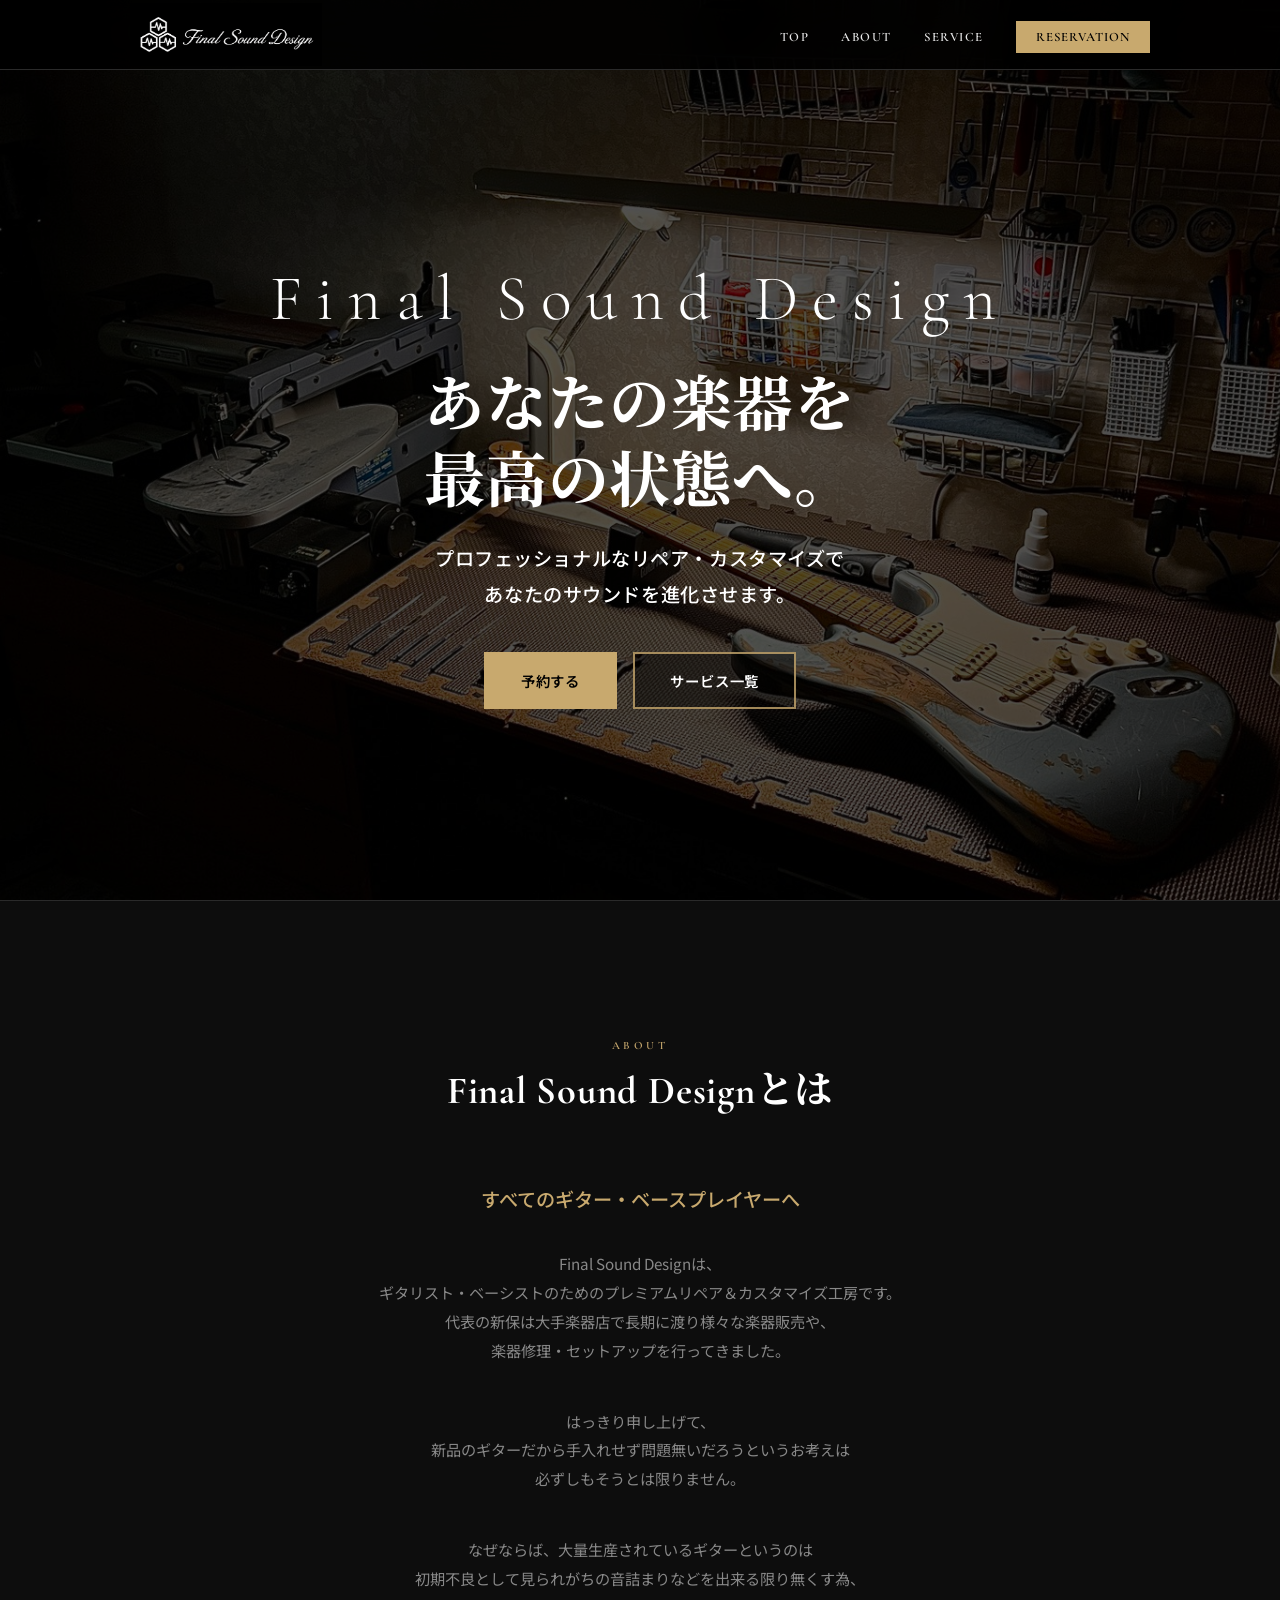
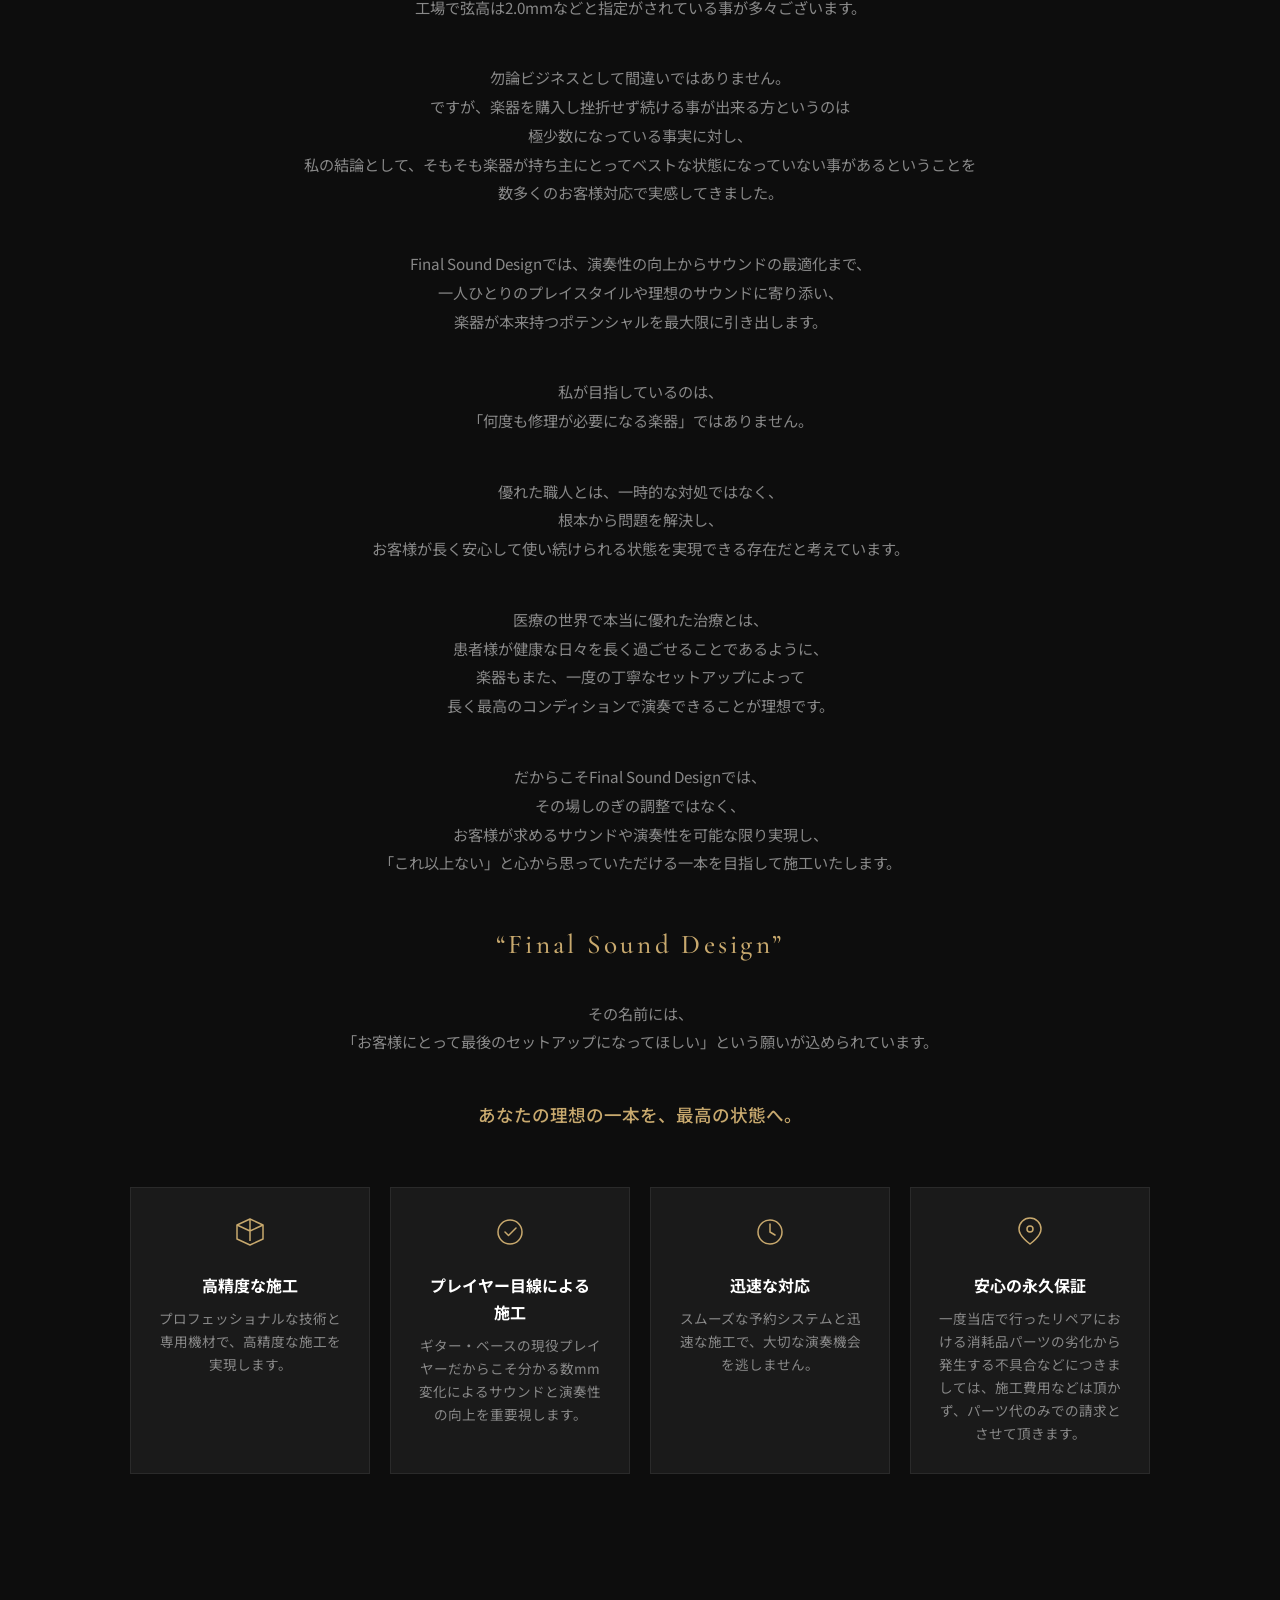
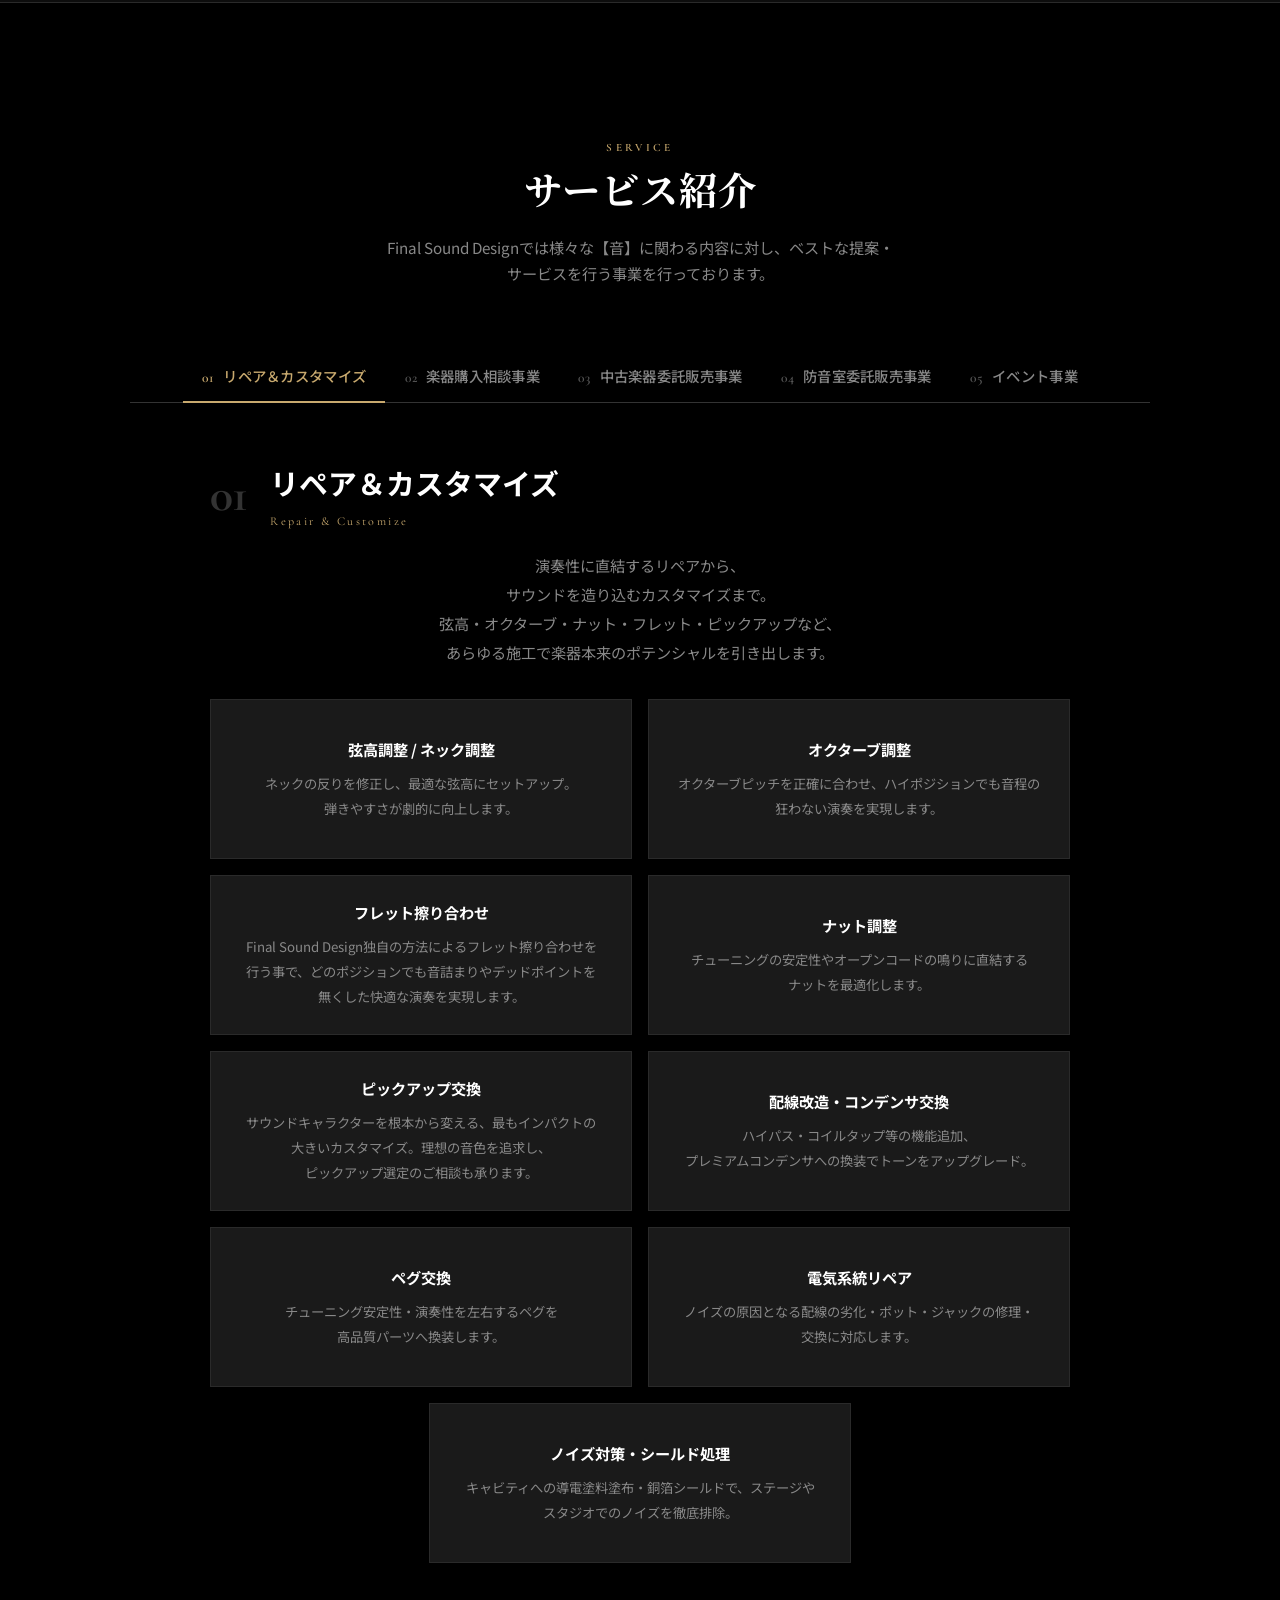
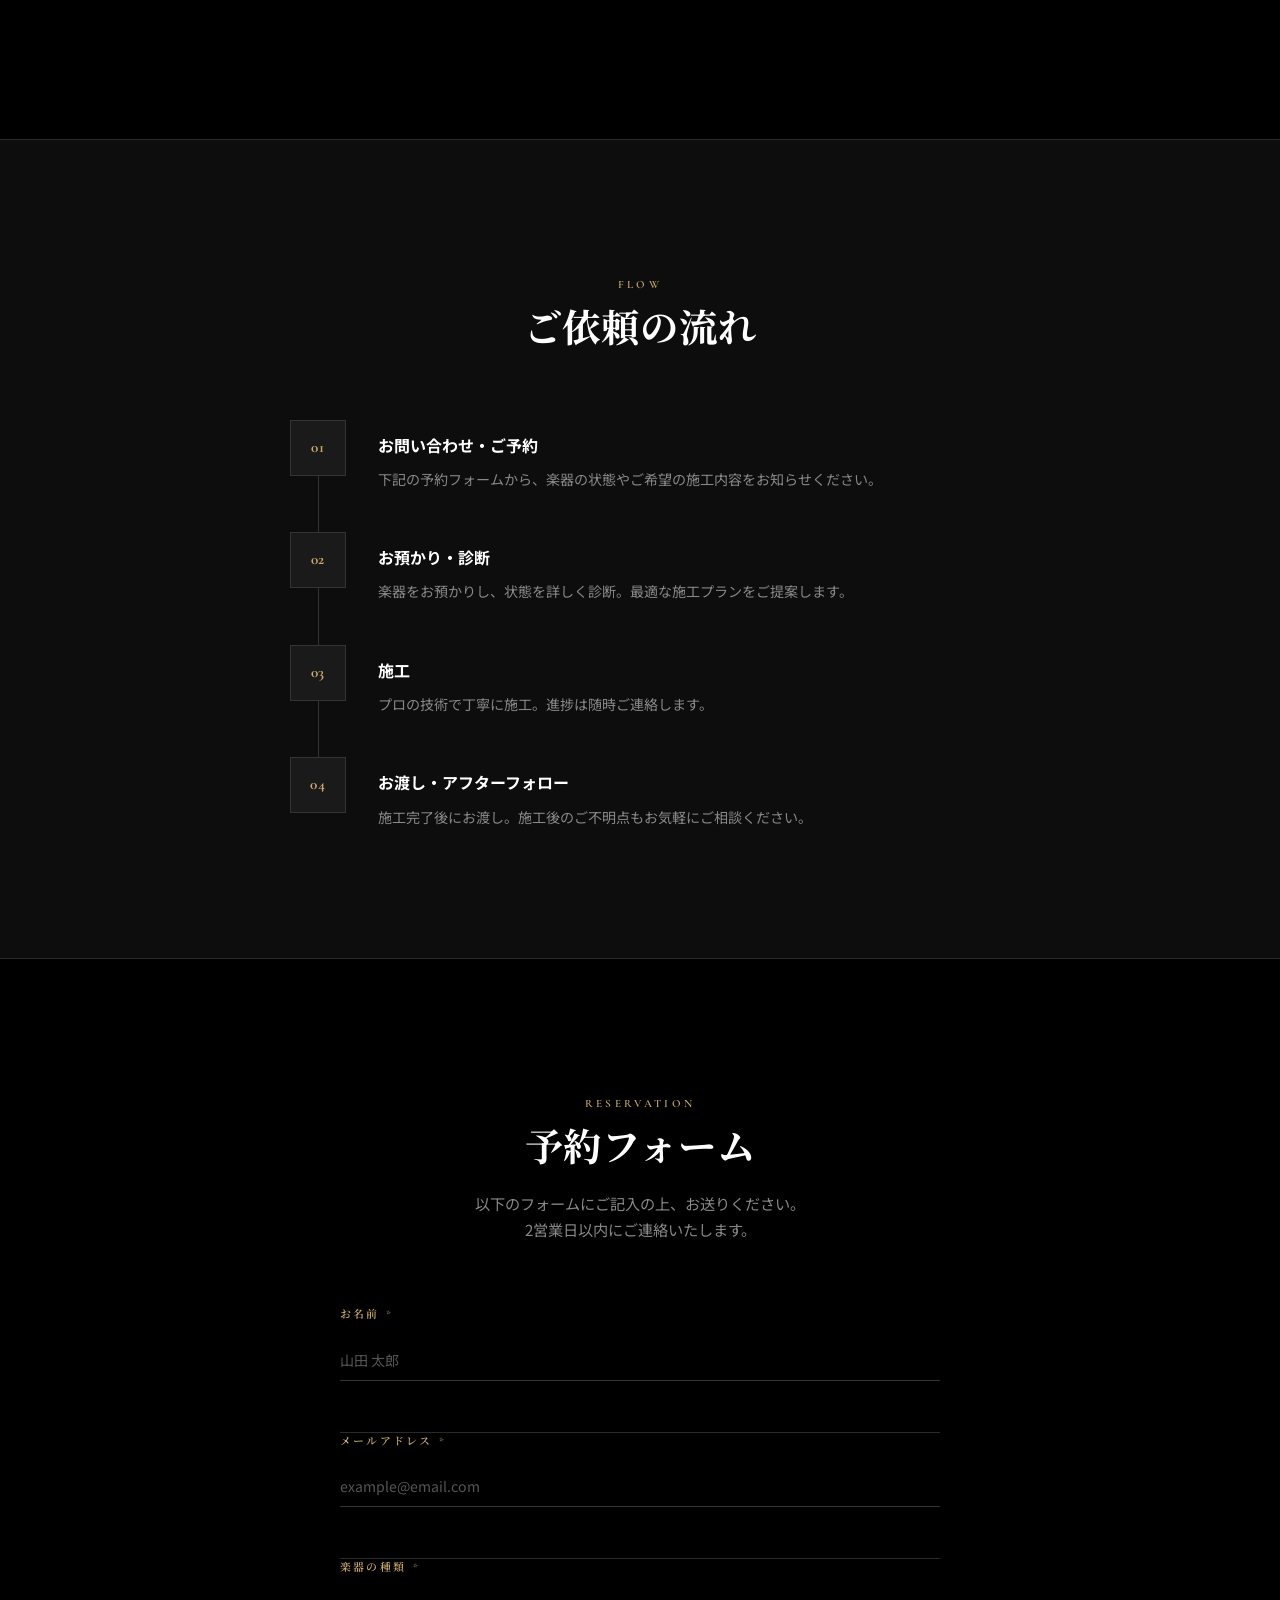
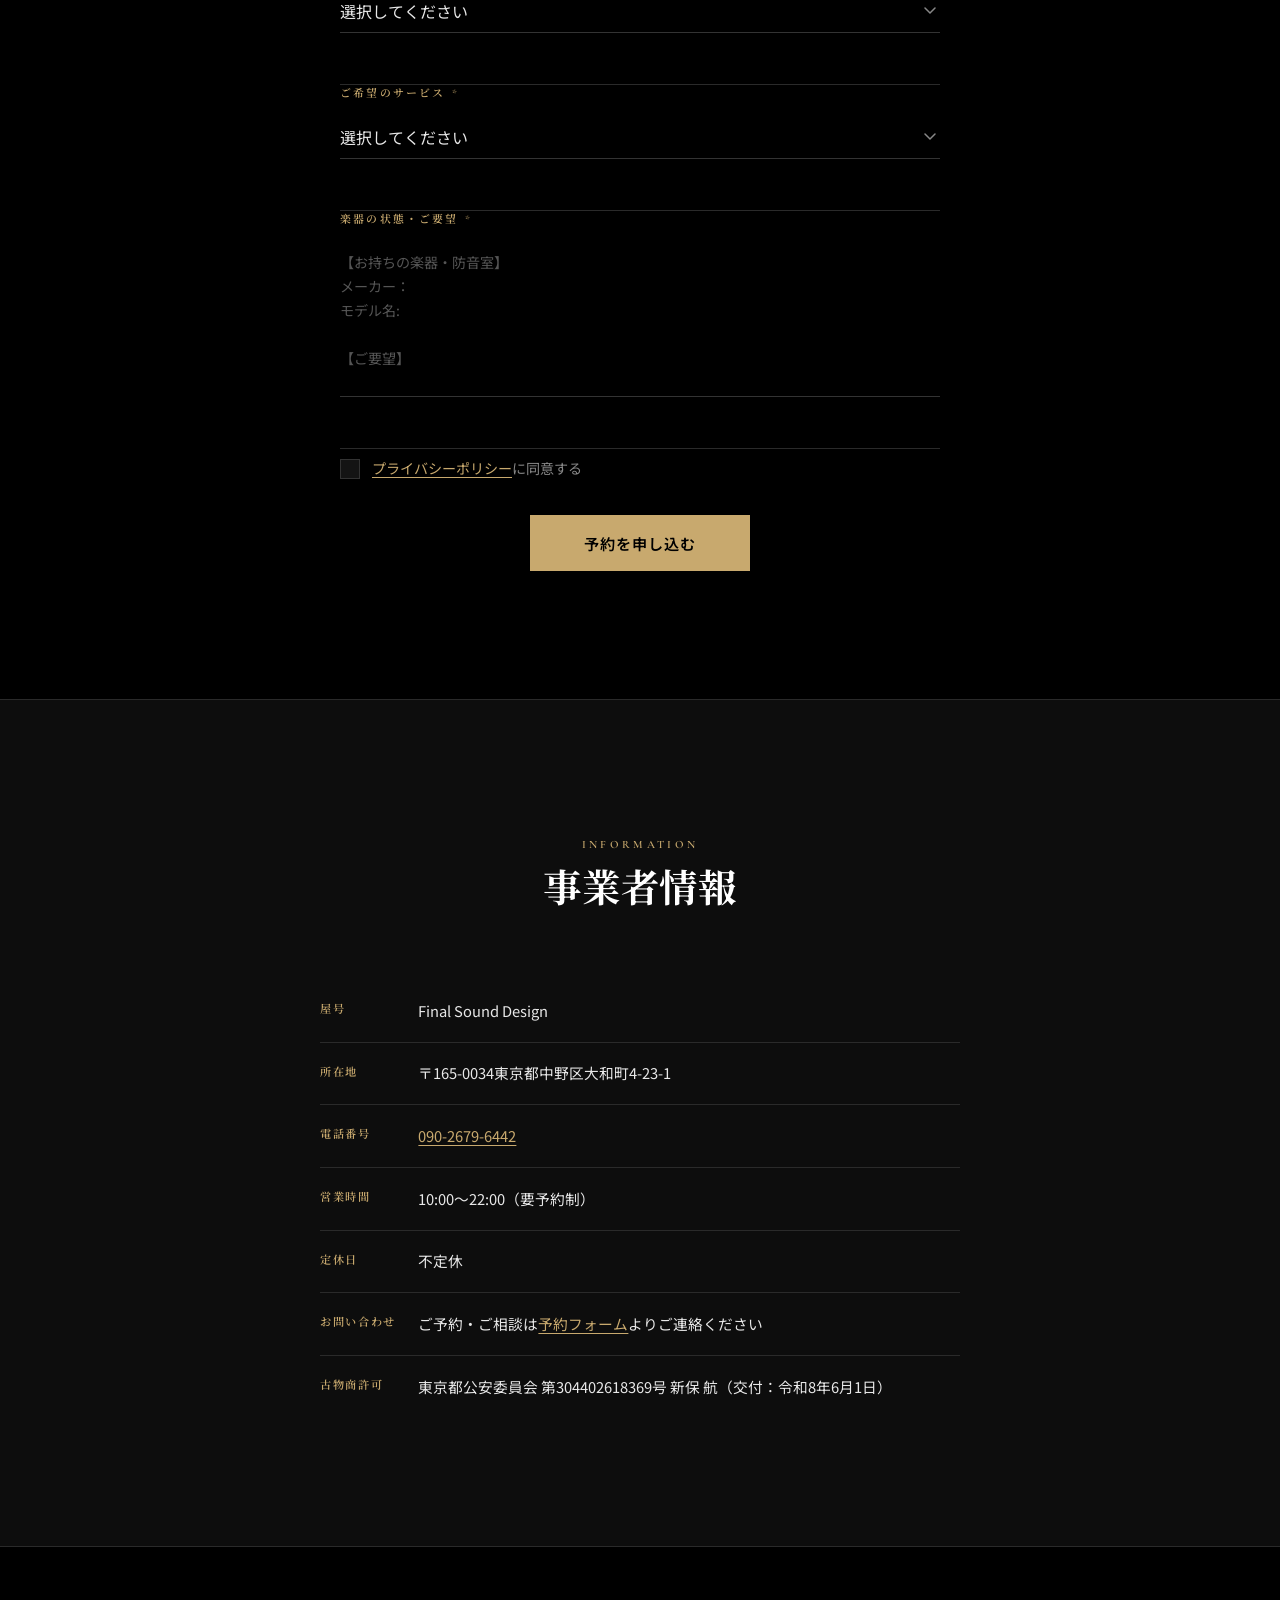
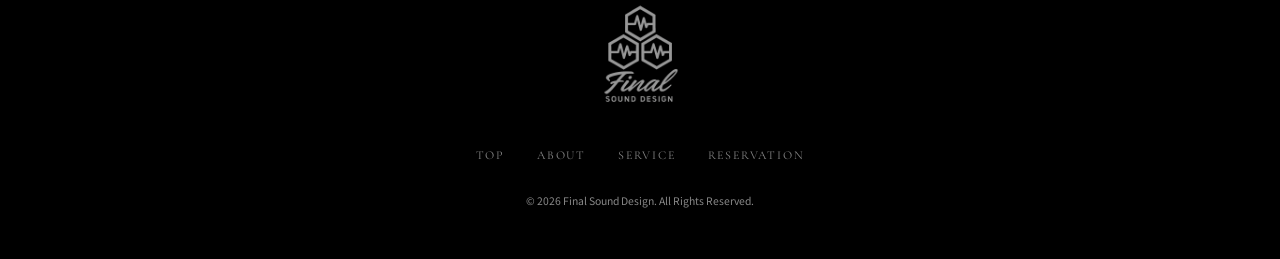
==== index.html @ 2107b341 "ご依頼の流れの本文を細切れ4行→幅いっぱいの2行に（iOS実機WebKitで確認）／タブ帯のtranslateZ除去" ====
<!DOCTYPE html>
<html lang="ja">
<head>
  <meta charset="UTF-8">
  <meta name="viewport" content="width=device-width, initial-scale=1.0">
  <title>Final Sound Design | ギター・ベース リペア＆カスタマイズ</title>
  <meta name="description" content="Final Sound Designは、ギター・ベースプレイヤーのためのプロフェッショナルなリペア・カスタマイズサービスです。あなたの楽器を最高の状態へ。">
  <link rel="canonical" href="https://finalsounddesign.com/">
  <link rel="icon" href="image/ロゴ画像1.png" type="image/png">
  <link rel="apple-touch-icon" href="image/ロゴ画像1.png">

  <!-- OGP -->
  <meta property="og:title" content="Final Sound Design | ギター・ベース リペア＆カスタマイズ">
  <meta property="og:description" content="ギター・ベースプレイヤーのためのプロフェッショナルなリペア・カスタマイズサービス。あなたの楽器を最高の状態へ。">
  <meta property="og:type" content="website">
  <meta property="og:url" content="https://finalsounddesign.com/">
  <meta property="og:image" content="https://finalsounddesign.com/image/ロゴ画像1.png">

  <!-- Twitter Card -->
  <meta name="twitter:card" content="summary_large_image">
  <meta name="twitter:title" content="Final Sound Design | ギター・ベース リペア＆カスタマイズ">
  <meta name="twitter:description" content="ギター・ベースプレイヤーのためのプロフェッショナルなリペア・カスタマイズサービス。">


  <!-- Preload header logo -->
  <link rel="preload" href="image/Web用横長ロゴ.png" as="image">

  <!-- ヒーロー背景の静止画。最初に目に入るLCP要素なので先読みしておく -->
  <link rel="preload" href="image/【最重要】ホーム画像.jpg" as="image" fetchpriority="high">

  <!-- Google Fonts -->
  <link rel="preconnect" href="https://fonts.googleapis.com">
  <link rel="preconnect" href="https://fonts.gstatic.com" crossorigin>
  <link href="https://fonts.googleapis.com/css2?family=Cormorant+Garamond:ital,wght@0,300;0,400;0,500;0,600;0,700;1,300;1,400;1,500&family=Noto+Sans+JP:wght@300;400;500;700&family=Noto+Serif+JP:wght@400;500;700&display=swap" rel="stylesheet">

  <link rel="stylesheet" href="style.css?v=6">
</head>
<body>

  <header class="site-header" role="banner">
    <div class="header-inner container">
      <a href="#top" class="logo-link" aria-label="Final Sound Design トップへ">
        <img src="image/Web用横長ロゴ.png" alt="Final Sound Design" width="192" height="64" class="logo-img">
      </a>
      <button class="nav-toggle" aria-label="メニューを開く" aria-expanded="false" aria-controls="global-nav">
        <span class="hamburger-bar"></span>
        <span class="hamburger-bar"></span>
        <span class="hamburger-bar"></span>
      </button>
      <nav id="global-nav" class="global-nav" aria-label="グローバルナビゲーション">
        <ul class="nav-list">
          <li><a href="#top" class="nav-link">TOP</a></li>
          <li><a href="#about" class="nav-link">ABOUT</a></li>
          <li><a href="#service" class="nav-link">SERVICE</a></li>
          <li><a href="#reserve" class="nav-link nav-link--cta">RESERVATION</a></li>
        </ul>
      </nav>
    </div>
  </header>

  <main id="top">

    <section class="hero" aria-label="ヒーローセクション">
      <div class="hero-bg" aria-hidden="true">

        <!-- 今は静止画（リペア工房の作業台）を背景に敷いている。ページ最上部＝LCP要素なので head で先読み済み -->
        <img
          src="image/【最重要】ホーム画像.jpg"
          alt=""
          class="hero-image"
          fetchpriority="high"
          decoding="async"
        >

        <!-- 動画に戻す場合は下の src に動画パス（mp4推奨・1920×1080以上）を入れるだけ。再生が始まると静止画に重なって動画が前に出る -->
        <video
          id="hero-video"
          class="hero-video"
          src=""
          autoplay
          muted
          loop
          playsinline
          preload="none"
          aria-hidden="true"
        ></video>

        <div class="hero-video-overlay" aria-hidden="true"></div>
        <div class="hero-particle" id="particles-container" aria-hidden="true"></div>
      </div>
      <div class="hero-content container">
        <div class="hero-logo-wrap">
          <p class="hero-brand-name">Final Sound Design</p>
        </div>
        <h1 class="hero-title">あなたの楽器を<br>最高の状態へ。</h1>
        <p class="hero-sub">プロフェッショナルな<br class="mobile-break">リペア・カスタマイズで<br>あなたのサウンドを進化させます。</p>
        <div class="hero-actions">
          <a href="#reserve" class="btn btn-primary">予約する</a>
          <a href="#service" class="btn btn-ghost">サービス一覧</a>
        </div>
      </div>

    </section>

    <section class="about section" id="about" aria-labelledby="about-heading">
      <div class="container">
        <div class="section-header">
          <span class="section-label">ABOUT</span>
          <h2 id="about-heading" class="section-title">Final Sound Designとは</h2>
        </div>
        <div class="about-message">
          <p class="about-lead">すべての<br class="mobile-break">ギター・ベースプレイヤーへ</p>
          <p>Final Sound Designは、<br>ギタリスト・ベーシストのための<br class="mobile-break">プレミアムリペア＆<br class="mobile-break">カスタマイズ工房です。<br>代表の新保は大手楽器店で<br class="mobile-break">長期に渡り様々な楽器販売や、<br>楽器修理・セットアップを<br class="mobile-break">行ってきました。</p>
          <p>はっきり申し上げて、<br>新品のギターだから手入れせず<br class="mobile-break">問題無いだろうというお考えは<br>必ずしもそうとは限りません。</p>
          <p>なぜならば、<br class="mobile-break">大量生産されているギターというのは<br>初期不良として見られがちの<br class="mobile-break">音詰まりなどを出来る限り無くす為、<br>工場で弦高は2.0mmなどと<br class="mobile-break">指定がされている事が多々ございます。</p>
          <p>勿論ビジネスとして<br class="mobile-break">間違いではありません。<br>ですが、楽器を購入し<br class="mobile-break">挫折せず続ける事が出来る方というのは<br>極少数になっている事実に対し、<br>私の結論として、そもそも<br class="mobile-break">楽器が持ち主にとってベストな状態に<br class="mobile-break">なっていない事があるということを<br>数多くのお客様対応で<br class="mobile-break">実感してきました。</p>
          <p>Final Sound Designでは、<br class="mobile-break">演奏性の向上から<br class="mobile-break">サウンドの最適化まで、<br>一人ひとりのプレイスタイルや<br class="mobile-break">理想のサウンドに寄り添い、<br>楽器が本来持つポテンシャルを<br class="mobile-break">最大限に引き出します。</p>
          <p>私が目指しているのは、<br>「何度も修理が必要になる楽器」<br class="mobile-break">ではありません。</p>
          <p>優れた職人とは、<br class="mobile-break">一時的な対処ではなく、<br>根本から問題を解決し、<br>お客様が長く安心して使い続けられる<br class="mobile-break">状態を実現できる存在だと<br class="mobile-break">考えています。</p>
          <p>医療の世界で本当に優れた治療とは、<br>患者様が健康な日々を<br class="mobile-break">長く過ごせることであるように、<br>楽器もまた、<br class="mobile-break">一度の丁寧なセットアップによって<br>長く最高のコンディションで<br class="mobile-break">演奏できることが理想です。</p>
          <p>だからこそFinal Sound Designでは、<br>その場しのぎの調整ではなく、<br>お客様が求めるサウンドや<br class="mobile-break">演奏性を可能な限り実現し、<br>「これ以上ない」と<br class="mobile-break">心から思っていただける<br class="mobile-break">一本を目指して施工いたします。</p>
          <p class="about-signature">&ldquo;Final Sound Design&rdquo;</p>
          <p>その名前には、<br>「お客様にとって<br class="mobile-break">最後のセットアップになってほしい」<br class="mobile-break">という願いが込められています。</p>
          <p class="about-closing">あなたの理想の一本を、<br class="mobile-break">最高の状態へ。</p>
        </div>

        <div class="about-features">
          <div class="feature-card">
            <div class="feature-icon" aria-hidden="true">
              <svg width="32" height="32" viewBox="0 0 32 32" fill="none" aria-hidden="true"><path d="M16 3L3 9v14l13 6 13-6V9L16 3z" stroke="currentColor" stroke-width="1.5" stroke-linejoin="round"/><path d="M16 3v22M3 9l13 6 13-6" stroke="currentColor" stroke-width="1.5" stroke-linejoin="round"/></svg>
            </div>
            <h3 class="feature-title">高精度な施工</h3>
            <p class="feature-desc">プロフェッショナルな技術と<br class="mobile-break">専用機材で、<br class="mobile-break">高精度な施工を実現します。</p>
          </div>
          <div class="feature-card">
            <div class="feature-icon" aria-hidden="true">
              <svg width="32" height="32" viewBox="0 0 32 32" fill="none" aria-hidden="true"><path d="M16 4a12 12 0 100 24 12 12 0 000-24z" stroke="currentColor" stroke-width="1.5"/><path d="M11 16l3.5 3.5L22 12" stroke="currentColor" stroke-width="1.5" stroke-linecap="round" stroke-linejoin="round"/></svg>
            </div>
            <h3 class="feature-title">プレイヤー目線による施工</h3>
            <p class="feature-desc">ギター・ベースの<br class="mobile-break">現役プレイヤーだからこそ分かる<br class="mobile-break">数mm変化によるサウンドと<br class="mobile-break">演奏性の向上を重要視します。</p>
          </div>
          <div class="feature-card">
            <div class="feature-icon" aria-hidden="true">
              <svg width="32" height="32" viewBox="0 0 32 32" fill="none" aria-hidden="true"><circle cx="16" cy="16" r="12" stroke="currentColor" stroke-width="1.5"/><path d="M16 8v8l5 3" stroke="currentColor" stroke-width="1.5" stroke-linecap="round"/></svg>
            </div>
            <h3 class="feature-title">迅速な対応</h3>
            <p class="feature-desc">スムーズな予約システムと<br class="mobile-break">迅速な施工で、<br class="mobile-break">大切な演奏機会を逃しません。</p>
          </div>
          <div class="feature-card">
            <div class="feature-icon" aria-hidden="true">
              <svg width="32" height="32" viewBox="0 0 32 32" fill="none" aria-hidden="true"><path d="M16 28s-11-7.5-11-15a11 11 0 0122 0c0 7.5-11 15-11 15z" stroke="currentColor" stroke-width="1.5"/><circle cx="16" cy="13" r="3" stroke="currentColor" stroke-width="1.5"/></svg>
            </div>
            <h3 class="feature-title">安心の永久保証</h3>
            <p class="feature-desc">一度当店で行ったリペアにおける<br class="mobile-break">消耗品パーツの劣化から発生する<br class="mobile-break">不具合などにつきましては、<br class="mobile-break">施工費用などは頂かず、<br class="mobile-break">パーツ代のみでの請求と<br class="mobile-break">させて頂きます。</p>
          </div>
        </div>
      </div>
    </section>

    <section class="service section" id="service" aria-labelledby="service-heading">
      <div class="container">
        <div class="section-header">
          <span class="section-label">SERVICE</span>
          <h2 id="service-heading" class="section-title">サービス紹介</h2>
          <p class="section-desc">Final Sound Designでは<br class="mobile-break">様々な【音】に関わる内容に対し、<br class="mobile-break">ベストな提案・サービスを<br class="mobile-break">行う事業を行っております。</p>
        </div>

        <div class="service-tabs" role="tablist" aria-label="サービス事業の切り替え">
          <button type="button" class="service-tab" role="tab" id="tab-repair" aria-selected="true" aria-controls="panel-repair">
            <span class="service-tab-num" aria-hidden="true">01</span><span class="service-tab-label">リペア＆カスタマイズ</span>
          </button>
          <button type="button" class="service-tab" role="tab" id="tab-purchase" aria-selected="false" aria-controls="panel-purchase" tabindex="-1">
            <span class="service-tab-num" aria-hidden="true">02</span><span class="service-tab-label">楽器購入相談事業</span>
          </button>
          <button type="button" class="service-tab" role="tab" id="tab-consignment" aria-selected="false" aria-controls="panel-consignment" tabindex="-1">
            <span class="service-tab-num" aria-hidden="true">03</span><span class="service-tab-label">中古楽器委託販売事業</span>
          </button>
          <button type="button" class="service-tab" role="tab" id="tab-soundproof" aria-selected="false" aria-controls="panel-soundproof" tabindex="-1">
            <span class="service-tab-num" aria-hidden="true">04</span><span class="service-tab-label">防音室委託販売事業</span>
          </button>
          <button type="button" class="service-tab" role="tab" id="tab-events" aria-selected="false" aria-controls="panel-events" tabindex="-1">
            <span class="service-tab-num" aria-hidden="true">05</span><span class="service-tab-label">イベント事業</span>
          </button>
        </div>

        <div class="service-panels">

        <div class="service-panel" id="panel-repair" role="tabpanel" aria-labelledby="tab-repair" tabindex="0">
        <div class="service-block" id="repair">
          <div class="service-block-header">
            <span class="service-number" aria-hidden="true">01</span>
            <div>
              <h3 class="service-block-title">リペア＆カスタマイズ</h3>
              <p class="service-block-sub">Repair &amp; Customize</p>
            </div>
          </div>
          <p class="service-block-desc">
            演奏性に直結するリペアから、<br>サウンドを造り込むカスタマイズまで。<br>弦高・オクターブ・ナット・フレット・<br class="mobile-break">ピックアップなど、<br>あらゆる施工で<br class="mobile-break">楽器本来のポテンシャルを<br class="mobile-break">引き出します。
          </p>
          <ul class="service-list" aria-label="リペア＆カスタマイズメニュー">
            <li class="service-item">
              <div class="service-item-inner">
                <h4 class="service-item-name">弦高調整 / ネック調整</h4>
                <p class="service-item-desc">ネックの反りを修正し、<br class="mobile-break">最適な弦高にセットアップ。<br class="mobile-break">弾きやすさが劇的に向上します。</p>
              </div>
            </li>
            <li class="service-item">
              <div class="service-item-inner">
                <h4 class="service-item-name">オクターブ調整</h4>
                <p class="service-item-desc">オクターブピッチを正確に合わせ、<br class="mobile-break">ハイポジションでも<br class="mobile-break">音程の狂わない演奏を実現します。</p>
              </div>
            </li>
            <li class="service-item">
              <div class="service-item-inner">
                <h4 class="service-item-name">フレット擦り合わせ</h4>
                <p class="service-item-desc">Final Sound Design独自の<br class="mobile-break">方法によるフレット擦り合わせを<br class="mobile-break">行う事で、どのポジションでも<br class="mobile-break">音詰まりやデッドポイントを無くした<br class="mobile-break">快適な演奏を実現します。</p>
              </div>
            </li>
            <li class="service-item">
              <div class="service-item-inner">
                <h4 class="service-item-name">ナット調整</h4>
                <p class="service-item-desc">チューニングの安定性や<br class="mobile-break">オープンコードの鳴りに<br class="mobile-break">直結するナットを最適化します。</p>
              </div>
            </li>
            <li class="service-item">
              <div class="service-item-inner">
                <h4 class="service-item-name">ピックアップ交換</h4>
                <p class="service-item-desc">サウンドキャラクターを<br class="mobile-break">根本から変える、<br class="mobile-break">最もインパクトの<br class="mobile-break">大きいカスタマイズ。<br class="mobile-break">理想の音色を追求し、<br class="mobile-break">ピックアップ選定の<br class="mobile-break">ご相談も承ります。</p>
              </div>
            </li>
            <li class="service-item">
              <div class="service-item-inner">
                <h4 class="service-item-name">配線改造・コンデンサ交換</h4>
                <p class="service-item-desc">ハイパス・コイルタップ等の<br class="mobile-break">機能追加、<br class="mobile-break">プレミアムコンデンサへの換装で<br class="mobile-break">トーンをアップグレード。</p>
              </div>
            </li>
            <li class="service-item">
              <div class="service-item-inner">
                <h4 class="service-item-name">ペグ交換</h4>
                <p class="service-item-desc">チューニング安定性・演奏性を<br class="mobile-break">左右するペグを<br class="mobile-break">高品質パーツへ換装します。</p>
              </div>
            </li>
            <li class="service-item">
              <div class="service-item-inner">
                <h4 class="service-item-name">電気系統リペア</h4>
                <p class="service-item-desc">ノイズの原因となる配線の劣化・<br class="mobile-break">ポット・ジャックの<br class="mobile-break">修理・交換に対応します。</p>
              </div>
            </li>
            <li class="service-item">
              <div class="service-item-inner">
                <h4 class="service-item-name">ノイズ対策・シールド処理</h4>
                <p class="service-item-desc">キャビティへの導電塗料塗布・<br class="mobile-break">銅箔シールドで、<br class="mobile-break">ステージやスタジオでの<br class="mobile-break">ノイズを徹底排除。</p>
              </div>
            </li>
          </ul>
        </div>

        </div>

        <div class="service-panel" id="panel-purchase" role="tabpanel" aria-labelledby="tab-purchase" tabindex="0" hidden>
        <div class="service-block" id="purchase-consulting">
          <div class="service-block-header">
            <span class="service-number" aria-hidden="true">02</span>
            <div>
              <h3 class="service-block-title">楽器購入相談事業</h3>
              <p class="service-block-sub">Instrument Purchase Consulting</p>
            </div>
          </div>
          <div class="service-block-body">
            <p>様々な分野における販売店において、<br>お店側は利益率の高い商品を<br class="mobile-break">何よりも優先してご案内するという<br class="mobile-break">現実がございます。<br>しかしFinal Sound Designでは、<br class="mobile-break">長期でトップセールスマンであり<br>個々のお客様の理想のトーンに対する<br class="mobile-break">理解に定評のあった自分が、<br>本音でお客様にあった楽器を<br class="mobile-break">案内させて頂きます。</p>
            <p>現代における楽器の値上げ率が<br class="mobile-break">正直異常であると思われている<br class="mobile-break">消費者の方が、<br>近年たくさんいらっしゃいます。<br>楽器購入における予算は抑えたい、<br>かといって中古楽器の購入は<br class="mobile-break">怖い方も多々おられるでしょう。</p>
            <p>そんな方に向けて<br class="mobile-break">Final Sound Designでは、<br>楽器購入までのサポートと<br class="mobile-break">購入楽器の基本調整<br class="mobile-break">無償サービスを行います。</p>
            <p>中古商品とは、物さえ適切に選べれば<br>自分に合った物を割安で手にすることが<br class="mobile-break">出来る優れた選択肢であり、<br>ご相談から調整までを請け負うことで、<br>しっかりご不安を解消しつつお客様が<br class="mobile-break">最良の楽器を割安で手に入れられる<br class="mobile-break">お手伝いをいたします。</p>
          </div>
        </div>

        </div>

        <div class="service-panel" id="panel-consignment" role="tabpanel" aria-labelledby="tab-consignment" tabindex="0" hidden>
        <div class="service-block" id="consignment">
          <div class="service-block-header">
            <span class="service-number" aria-hidden="true">03</span>
            <div>
              <h3 class="service-block-title">中古楽器委託販売事業</h3>
              <p class="service-block-sub">Used Instrument Consignment</p>
            </div>
          </div>
          <div class="service-block-body">
            <p>Final Sound Designは<br class="mobile-break">古物商販売の許可を得ております。<br>（登録番号：東京都公安委員会 <br class="mobile-break">第304402618369号）</p>
            <p>お持ちの楽器を売りたい…<br>でも売った後にクレームなどが出たら<br class="mobile-break">どうしよう…<br>自分ではやり取りなどが面倒….<br>でも少しでも高く売りたい…</p>
            <p>トップセールスマンでもあった<br class="mobile-break">私だからこそ<br>高く売る方法を熟知しております。</p>
            <p>仮に現状不良などがあったとしても、<br>実売時に当店が修理を施すことが<br class="mobile-break">可能です。</p>
            <p>お客様の楽器を預かり、<br>代理販売をさせて頂くサービスです。<br>是非ご活用くださいませ。</p>
          </div>
          <div class="license-box">
            <span class="license-label">許可情報</span>
            <span class="license-value">登録者：新保 航／交付：令和8年6月1日</span>
          </div>
        </div>

        </div>

        <div class="service-panel" id="panel-soundproof" role="tabpanel" aria-labelledby="tab-soundproof" tabindex="0" hidden>
        <div class="service-block" id="soundproof">
          <div class="service-block-header">
            <span class="service-number" aria-hidden="true">04</span>
            <div>
              <h3 class="service-block-title">防音室委託販売事業</h3>
              <p class="service-block-sub">Soundproof Room Consignment</p>
            </div>
          </div>
          <div class="service-block-body">
            <p>代表は大手楽器店勤務時代に<br>防音室販売を多々経験しております。</p>
            <p>防音室の購入は生活空間を<br class="mobile-break">購入する事でもあり<br>大変高価なお買い物に<br class="mobile-break">なるかと思われます。</p>
            <p>購入したものの引っ越し先では<br class="mobile-break">置くことが<br class="mobile-break">出来なくなってしまった…<br>売りに出そうとしたら想像以上に<br class="mobile-break">安い価格帯だった…</p>
            <p>そんなご不安を解消し、<br>所有者様は少しでも高く売りたい。<br>購入者様は少しでも安く購入したい。<br>そんな希望を実現させて頂きます。</p>
          </div>
        </div>

        </div>

        <div class="service-panel" id="panel-events" role="tabpanel" aria-labelledby="tab-events" tabindex="0" hidden>
        <div class="service-block" id="events">
          <div class="service-block-header">
            <span class="service-number" aria-hidden="true">05</span>
            <div>
              <h3 class="service-block-title">イベント事業</h3>
              <p class="service-block-sub">Events</p>
            </div>
          </div>
          <div class="service-block-body">
            <p>エレキギター・エレキベースにおける<br>音作りの方法を教えるイベントなどを<br class="mobile-break">開催しております。</p>
            <p>このような音が作りたい等、<br>事前に提示して頂ければ理想の<br class="mobile-break">エフェクター購入などがスムーズです。</p>
            <p>目の前で実演させて頂くことで<br>納得感を得られるのがオフラインの<br class="mobile-break">何よりの長所だと考えており、<br>Final Sound Designでは<br class="mobile-break">このような試みも積極的に<br class="mobile-break">行っております。</p>
            <p>ぜひ生の現場で、<br>失敗の無いお買い物を<br class="mobile-break">ご提案させてください。</p>
          </div>
          <div class="event-box">
            <h4 class="event-box-title">プロアーティスト<br class="mobile-break">共同ファン交流<br class="mobile-break">イベント企画</h4>
            <p class="event-box-desc">プロアーティストを招いての様々なイベントを行います。</p>
            <div class="event-schedule">
              <span class="event-schedule-label">イベント予定</span>
              <p class="event-schedule-name">GALNERYUS 楽曲演奏　<br class="mobile-break">審査イベント</p>
              <p class="event-schedule-title">【Flag of The Rising Stars Pt.2】</p>
            </div>
          </div>
        </div>
        </div>

        </div><!-- /.service-panels -->
      </div>
    </section>

    <section class="flow section" aria-labelledby="flow-heading">
      <div class="container">
        <div class="section-header">
          <span class="section-label">FLOW</span>
          <h2 id="flow-heading" class="section-title">ご依頼の流れ</h2>
        </div>
        <ol class="flow-list" aria-label="依頼ステップ">
          <li class="flow-item">
            <div class="flow-step" aria-hidden="true">01</div>
            <div class="flow-content">
              <h3 class="flow-title">お問い合わせ・ご予約</h3>
              <p class="flow-desc">下記の予約フォームから、楽器の状態や<br class="mobile-break">ご希望の施工内容をお知らせください。</p>
            </div>
          </li>
          <li class="flow-item">
            <div class="flow-step" aria-hidden="true">02</div>
            <div class="flow-content">
              <h3 class="flow-title">お預かり・診断</h3>
              <p class="flow-desc">楽器をお預かりし、状態を詳しく診断。<br class="mobile-break">最適な施工プランをご提案します。</p>
            </div>
          </li>
          <li class="flow-item">
            <div class="flow-step" aria-hidden="true">03</div>
            <div class="flow-content">
              <h3 class="flow-title">施工</h3>
              <p class="flow-desc">プロの技術で丁寧に施工。<br class="mobile-break">進捗は随時ご連絡します。</p>
            </div>
          </li>
          <li class="flow-item">
            <div class="flow-step" aria-hidden="true">04</div>
            <div class="flow-content">
              <h3 class="flow-title">お渡し・アフターフォロー</h3>
              <p class="flow-desc">施工完了後にお渡し。施工後のご不明点も<br class="mobile-break">お気軽にご相談ください。</p>
            </div>
          </li>
        </ol>
      </div>
    </section>

    <section class="reserve section" id="reserve" aria-labelledby="reserve-heading">
      <div class="container">
        <div class="section-header">
          <span class="section-label">RESERVATION</span>
          <h2 id="reserve-heading" class="section-title">予約フォーム</h2>
          <p class="section-desc">以下のフォームにご記入の上、<br class="mobile-break">お送りください。<br class="mobile-break">2営業日以内にご連絡いたします。</p>
        </div>

        <form class="reserve-form" id="reserve-form" novalidate aria-label="予約フォーム">
          <div id="form-status" class="form-status" role="alert" aria-live="polite" aria-atomic="true"></div>

          <div class="form-group">
            <label for="name" class="form-label">お名前 <span class="required" aria-label="必須">*</span></label>
            <input
              type="text"
              id="name"
              name="name"
              class="form-input"
              placeholder="山田 太郎"
              autocomplete="name"
              required
              aria-required="true"
              aria-describedby="name-error"
            >
            <span id="name-error" class="form-error" role="alert" aria-live="polite"></span>
          </div>

          <div class="form-group">
            <label for="email" class="form-label">メールアドレス <span class="required" aria-label="必須">*</span></label>
            <input
              type="email"
              id="email"
              name="email"
              class="form-input"
              placeholder="example@email.com"
              autocomplete="email"
              required
              aria-required="true"
              aria-describedby="email-error"
            >
            <span id="email-error" class="form-error" role="alert" aria-live="polite"></span>
          </div>

          <div class="form-group">
            <label for="instrument" class="form-label">楽器の種類 <span class="required" aria-label="必須">*</span></label>
            <select
              id="instrument"
              name="instrument"
              class="form-input form-select"
              required
              aria-required="true"
              aria-describedby="instrument-error"
            >
              <option value="">選択してください</option>
              <option value="electric-guitar">エレキギター</option>
              <option value="acoustic-guitar">アコースティックギター</option>
              <option value="electric-bass">エレキベース</option>
              <option value="other">その他</option>
            </select>
            <span id="instrument-error" class="form-error" role="alert" aria-live="polite"></span>
          </div>

          <div class="form-group">
            <label for="service-type" class="form-label">ご希望のサービス <span class="required" aria-label="必須">*</span></label>
            <select
              id="service-type"
              name="service-type"
              class="form-input form-select"
              required
              aria-required="true"
              aria-describedby="service-type-error"
            >
              <option value="">選択してください</option>
              <option value="repair">リペア＆カスタマイズ</option>
              <option value="purchase">楽器購入相談</option>
              <option value="consignment">中古楽器委託販売</option>
              <option value="soundproof">防音室委託販売</option>
              <option value="events">イベント関連</option>
              <option value="other">その他・ご相談のみ</option>
            </select>
            <span id="service-type-error" class="form-error" role="alert" aria-live="polite"></span>
          </div>

          <div class="form-group">
            <label for="message" class="form-label">楽器の状態・ご要望 <span class="required" aria-label="必須">*</span></label>
            <textarea
              id="message"
              name="message"
              class="form-input form-textarea"
              placeholder="【お持ちの楽器・防音室】&#10;メーカー：&#10;モデル名:&#10;&#10;【ご要望】"
              rows="5"
              required
              aria-required="true"
              aria-describedby="message-error"
            ></textarea>
            <span id="message-error" class="form-error" role="alert" aria-live="polite"></span>
          </div>

          <div class="form-group form-group--checkbox">
            <label class="checkbox-label">
              <input type="checkbox" id="privacy" name="privacy" class="checkbox-input" required aria-required="true" aria-describedby="privacy-error">
              <span class="checkbox-custom" aria-hidden="true"></span>
              <span class="checkbox-text">
                <a href="privacy.html" class="form-link" target="_blank" rel="noopener noreferrer">プライバシーポリシー</a>に同意する
              </span>
            </label>
            <span id="privacy-error" class="form-error" role="alert" aria-live="polite"></span>
          </div>

          <div class="form-submit">
            <button type="submit" class="btn btn-primary btn-submit" id="submit-btn">
              <span class="btn-text">予約を申し込む</span>
              <span class="btn-loading" aria-hidden="true" hidden>送信中...</span>
            </button>
          </div>
        </form>
      </div>
    </section>

    <section class="business-info section" id="business-info" aria-labelledby="business-info-heading">
      <div class="container">
        <div class="section-header">
          <span class="section-label">INFORMATION</span>
          <h2 id="business-info-heading" class="section-title">事業者情報</h2>
        </div>
        <dl class="info-list">
          <div class="info-row">
            <dt class="info-term">屋号</dt>
            <dd class="info-desc">Final Sound Design</dd>
          </div>
          <div class="info-row">
            <dt class="info-term">所在地</dt>
            <dd class="info-desc">〒165-0034<br class="mobile-break">東京都中野区大和町4-23-1</dd>
          </div>
          <div class="info-row">
            <dt class="info-term">電話番号</dt>
            <dd class="info-desc"><a href="tel:09026796442" class="info-link">090-2679-6442</a></dd>
          </div>
          <div class="info-row">
            <dt class="info-term">営業時間</dt>
            <dd class="info-desc">10:00〜22:00（要予約制）</dd>
          </div>
          <div class="info-row">
            <dt class="info-term">定休日</dt>
            <dd class="info-desc">不定休</dd>
          </div>
          <div class="info-row">
            <dt class="info-term">お問い合わせ</dt>
            <dd class="info-desc">ご予約・ご相談は<a href="#reserve" class="info-link">予約フォーム</a>よりご連絡ください</dd>
          </div>
          <div class="info-row">
            <dt class="info-term">古物商許可</dt>
            <dd class="info-desc">東京都公安委員会 第304402618369号 新保 航（交付：令和8年6月1日）</dd>
          </div>
        </dl>
      </div>
    </section>

  </main>

  <footer class="site-footer" role="contentinfo">
    <div class="footer-inner container">
      <div class="footer-logo">
        <img src="image/ロゴ画像1.png" alt="Final Sound Design" width="120" height="42" loading="lazy" decoding="async">
      </div>
      <nav class="footer-nav" aria-label="フッターナビゲーション">
        <ul class="footer-nav-list">
          <li><a href="#top" class="footer-nav-link">TOP</a></li>
          <li><a href="#about" class="footer-nav-link">ABOUT</a></li>
          <li><a href="#service" class="footer-nav-link">SERVICE</a></li>
          <li><a href="#reserve" class="footer-nav-link">RESERVATION</a></li>
        </ul>
      </nav>
      <p class="footer-copy">
        <small>&copy; <span id="copyright-year"></span> Final Sound Design. All Rights Reserved.</small>
      </p>
    </div>
  </footer>

  <script src="script.js?v=6"></script>
</body>
</html>
---- style.css ----
/* Custom properties */
:root {
  /* --color-bg はロゴ画像（image/ロゴ画像1.png）の背景の黒 #000000 に合わせている。
     ロゴが載るヘッダー・フッターで浮かないようにするため純黒に統一。 */
  --color-bg:          #000000;
  --color-bg-2:        #0d0d0d;
  --color-bg-3:        #141414;
  --color-surface:     #1a1a1a;
  --color-surface-2:   #222222;
  --color-border:      #2a2a2a;
  --color-border-2:    #333333;

  --color-text:        #e8e8e8;
  --color-text-muted:  #888888;
  --color-text-faint:  #555555;

  --color-accent:      #c8a96e;
  --color-accent-dark: #a8893e;
  --color-accent-glow: rgba(200, 169, 110, 0.15);

  --color-white:       #ffffff;
  --color-error:       #e05555;
  --color-success:     #55c899;

  --font-body:      'Noto Sans JP', sans-serif;
  --font-display:   'Cormorant Garamond', 'Noto Serif JP', serif;

  --transition: 0.3s cubic-bezier(0.4, 0, 0.2, 1);
  --transition-slow: 0.6s cubic-bezier(0.4, 0, 0.2, 1);

  --container-max: 1100px;
  --container-pad: 1.25rem;
  --header-h: 70px;
}

/* Reset & base */
*,
*::before,
*::after {
  box-sizing: border-box;
  margin: 0;
  padding: 0;
}

html {
  scroll-behavior: smooth;
  font-size: 16px;
  /* iOS WebKitは狭い段落を「読みやすいサイズ」に自動拡大することがあり、
     指定したフォントサイズを無視して文字が膨らみ、単語の途中で折り返る原因になる。
     文字サイズは常にCSS指定どおりに固定する */
  -webkit-text-size-adjust: 100%;
  text-size-adjust: 100%;
}

body {
  font-family: var(--font-body);
  background-color: var(--color-bg);
  color: var(--color-text);
  line-height: 1.7;
  overflow-x: hidden;
  -webkit-font-smoothing: antialiased;
  -moz-osx-font-smoothing: grayscale;
}

img {
  max-width: 100%;
  height: auto;
  display: block;
}

a {
  color: inherit;
  text-decoration: none;
}

ul, ol {
  list-style: none;
}

button {
  font-family: inherit;
  cursor: pointer;
  border: none;
  background: none;
}

/* Focus */
:focus-visible {
  outline: 2px solid var(--color-accent);
  outline-offset: 3px;
}

/* Reduced motion */
@media (prefers-reduced-motion: reduce) {
  *,
  *::before,
  *::after {
    animation-duration: 0.01ms !important;
    animation-iteration-count: 1 !important;
    transition-duration: 0.01ms !important;
    transition-delay: 0s !important;
    scroll-behavior: auto !important;
  }
}

/* Container */
.container {
  width: 100%;
  max-width: var(--container-max);
  margin-inline: auto;
  padding-inline: var(--container-pad);
}

/* Sections */
.section {
  padding-block: 6rem;
}

.section-header {
  text-align: center;
  margin-bottom: 4rem;
}

.section-label {
  display: inline-block;
  font-family: var(--font-display);
  font-size: 0.7rem;
  font-weight: 600;
  letter-spacing: 0.3em;
  color: var(--color-accent);
  margin-bottom: 0.75rem;
}

.section-title {
  font-family: var(--font-display);
  font-size: clamp(1.6rem, 4vw, 2.4rem);
  font-weight: 700;
  letter-spacing: 0.02em;
  line-height: 1.3;
  color: var(--color-white);
}

.section-desc {
  margin-top: 1rem;
  color: var(--color-text-muted);
  font-size: 0.95rem;
  max-width: 560px;
  margin-inline: auto;
  /* 末尾に「す。」だけ残るのを防ぐ。行長を揃える balance だと語の途中で割れるので pretty で */
  text-wrap: pretty;
  word-break: auto-phrase;
}

/* Buttons */
.btn {
  display: inline-flex;
  align-items: center;
  justify-content: center;
  gap: 0.5rem;
  padding: 0.95rem 2.25rem;
  font-size: 0.9rem;
  font-weight: 600;
  letter-spacing: 0.06em;
  border: 1px solid transparent;
  transition: background-color var(--transition), color var(--transition),
              border-color var(--transition), transform var(--transition);
  white-space: nowrap;
}

.btn:hover {
  transform: translateY(-2px);
}

.btn:active {
  transform: translateY(0);
}

.btn-primary {
  background: var(--color-accent);
  border-color: var(--color-accent);
  color: #000;
}

.btn-primary:hover {
  background: #d8bd86;
  border-color: #d8bd86;
}

.btn-primary:focus-visible {
  outline-color: var(--color-accent);
}

.btn-ghost {
  /* 写真の上だと灰色の細枠が完全に埋もれるので、枠をゴールドの2pxにして中も薄く暗く敷く。
     枠が1px太る分パディングを削って、隣の「予約する」と高さを揃える */
  background: rgba(0,0,0,0.45);
  color: var(--color-white);
  border: 2px solid rgba(200,169,110,0.8);
  padding: calc(0.95rem - 1px) calc(2.25rem - 1px);
}

.btn-ghost:hover {
  background: rgba(0,0,0,0.6);
  border-color: var(--color-accent);
  color: var(--color-accent);
}

/* Header */
.site-header {
  position: fixed;
  top: 0;
  inset-inline: 0;
  height: var(--header-h);
  z-index: 100;
  background: rgba(0,0,0,0.85);
  backdrop-filter: blur(16px);
  -webkit-backdrop-filter: blur(16px);
  border-bottom: 1px solid var(--color-border);
  transition: background var(--transition), border-color var(--transition);
}

.site-header.scrolled {
  background: rgba(0,0,0,0.97);
  border-bottom-color: var(--color-accent-dark);
}

.header-inner {
  height: 100%;
  display: flex;
  align-items: center;
  justify-content: space-between;
}

.logo-link {
  display: flex;
  align-items: center;
  transition: opacity var(--transition);
}

.logo-link:hover {
  opacity: 0.8;
}

.logo-img {
  /* 横長ロゴ（約3:1）。ヘッダー高70pxに対し高さで決めて比率維持 */
  height: 64px;
  width: auto;
  object-fit: contain;
}

/* Nav */
.global-nav {
  display: none;
}

.nav-list {
  display: flex;
  align-items: center;
  gap: 2rem;
}

.nav-link {
  font-family: var(--font-display);
  font-size: 0.8rem;
  font-weight: 600;
  letter-spacing: 0.12em;
  /* 無選択でも埋もれないよう本文と同じ明るい白に。ホバー時は純白へ上げて差を出す */
  color: var(--color-text);
  transition: color var(--transition);
  position: relative;
  padding-bottom: 4px;
}

.nav-link::after {
  content: '';
  position: absolute;
  bottom: 0;
  left: 0;
  width: 0;
  height: 1px;
  background: var(--color-accent);
  transition: width var(--transition);
}

.nav-link:hover,
.nav-link:focus-visible {
  color: var(--color-white);
}

.nav-link:hover::after {
  width: 100%;
}

.nav-link--cta {
  background: var(--color-accent);
  color: #000 !important;
  padding: 0.5rem 1.25rem;
  letter-spacing: 0.08em;
}

.nav-link--cta::after {
  display: none;
}

.nav-link--cta:hover {
  opacity: 0.88;
  transform: translateY(-1px);
}

/* Hamburger */
.nav-toggle {
  display: flex;
  flex-direction: column;
  gap: 5px;
  padding: 6px;
  transition: opacity var(--transition);
}

.nav-toggle:hover {
  opacity: 0.7;
}

.hamburger-bar {
  display: block;
  width: 24px;
  height: 2px;
  background: var(--color-text);
  transition: transform var(--transition), opacity var(--transition);
}

.nav-toggle[aria-expanded="true"] .hamburger-bar:nth-child(1) {
  transform: translateY(7px) rotate(45deg);
}

.nav-toggle[aria-expanded="true"] .hamburger-bar:nth-child(2) {
  opacity: 0;
}

.nav-toggle[aria-expanded="true"] .hamburger-bar:nth-child(3) {
  transform: translateY(-7px) rotate(-45deg);
}

/* Mobile nav open */
.global-nav.is-open {
  display: block;
  position: fixed;
  top: var(--header-h);
  inset-inline: 0;
  background: rgba(0,0,0,0.98);
  backdrop-filter: blur(16px);
  -webkit-backdrop-filter: blur(16px);
  border-bottom: 1px solid var(--color-border);
  padding: 1.5rem var(--container-pad) 2rem;
  animation: slideDown 0.25s ease;
}

@keyframes slideDown {
  from { opacity: 0; transform: translateY(-10px); }
  to   { opacity: 1; transform: translateY(0); }
}

.global-nav.is-open .nav-list {
  flex-direction: column;
  align-items: flex-start;
  gap: 0;
}

.global-nav.is-open .nav-link {
  display: block;
  padding-block: 0.9rem;
  font-size: 1rem;
  width: 100%;
  border-bottom: 1px solid var(--color-border);
}

.global-nav.is-open .nav-link--cta {
  margin-top: 1rem;
  display: inline-flex;
  width: auto;
  border-bottom: none;
}

/* Hero */
.hero {
  position: relative;
  min-height: 100svh;
  min-height: 100vh;
  display: flex;
  align-items: center;
  justify-content: center;
  padding-top: var(--header-h);
  overflow: hidden;
  background: var(--color-bg);
}

.hero-bg {
  position: absolute;
  inset: 0;
  background: var(--color-bg-2);
  pointer-events: none;
}

.hero-image {
  position: absolute;
  inset: 0;
  width: 100%;
  height: 100%;
  object-fit: cover;
  /* モバイル縦長だと中央トリミングでギター本体が切れるので、やや右のボディが残る位置に寄せる */
  object-position: 66% center;
}

.hero-video {
  position: absolute;
  inset: 0;
  width: 100%;
  height: 100%;
  object-fit: cover;
  object-position: center;
  opacity: 0;
  transition: opacity 1s ease;
}

.hero-video.is-playing {
  opacity: 1;
}

.hero-video-overlay {
  position: absolute;
  inset: 0;
  /* 写真の左上（デスクライトの明るい部分）でも白文字が読めるよう、少し濃いめのベタ暗幕をかぶせる */
  background: rgba(0,0,0,0.68);
  pointer-events: none;
}

.hero-video-placeholder {
  position: absolute;
  inset: 0;
  display: flex;
  align-items: center;
  justify-content: center;
  z-index: 1;
  pointer-events: none;
}

.hvp-inner {
  display: flex;
  flex-direction: column;
  align-items: center;
  gap: 0.75rem;
  padding: 2rem 2.5rem;
  border: 1.5px dashed rgba(200,169,110,0.45);
  background: rgba(0,0,0,0.35);
  backdrop-filter: blur(4px);
  -webkit-backdrop-filter: blur(4px);
  text-align: center;
  max-width: 340px;
  animation: hvpPulse 3s ease-in-out infinite;
}

@keyframes hvpPulse {
  0%, 100% { border-color: rgba(200,169,110,0.35); }
  50%       { border-color: rgba(200,169,110,0.7); }
}

.hvp-icon {
  color: var(--color-accent);
  opacity: 0.85;
}

.hvp-title {
  font-family: var(--font-display);
  font-size: 0.85rem;
  font-weight: 700;
  letter-spacing: 0.1em;
  color: var(--color-white);
}


.hero-video-placeholder.is-hidden {
  display: none;
}

.hero-particle {
  position: absolute;
  inset: 0;
}

.hero-content {
  position: relative;
  z-index: 1;
  text-align: center;
  padding-block: 4rem;
}

.hero-logo-wrap {
  margin-bottom: 2rem;
}

.hero-brand-name {
  font-family: 'Cormorant Garamond', serif;
  /* モバイルでも1行に収める（折り返さない）。字間を詰めつつ vw で縮小 */
  font-size: clamp(1.45rem, 6.4vw, 4.2rem);
  font-weight: 300;
  letter-spacing: 0.14em;
  white-space: nowrap;
  color: var(--color-white);
  animation: fadeInDown 1s ease both;
  line-height: 1.2;
}

.hero-title {
  font-family: var(--font-display);
  /* サブコピー。モバイルではやや小さめに */
  font-size: clamp(1.55rem, 5vw, 3.8rem);
  font-weight: 700;
  line-height: 1.25;
  letter-spacing: 0.01em;
  color: var(--color-white);
  margin-bottom: 1.25rem;
  animation: fadeInUp 1s 0.35s ease both;
}

.hero-sub {
  /* 背景写真の明るい部分に重なると溶けるので、白＋やや太字＋サイズ大きめで押し切る。
     グラデーションでの局所減光は使えないので、暗幕(.hero-video-overlay)側も少し濃くしてある */
  font-size: clamp(0.98rem, 2.6vw, 1.2rem);
  font-weight: 500;
  color: var(--color-white);
  letter-spacing: 0.03em;
  line-height: 1.85;
  margin-bottom: 2.5rem;
  animation: fadeInUp 1s 0.5s ease both;
}

.hero-actions {
  display: flex;
  gap: 1rem;
  justify-content: center;
  flex-wrap: wrap;
  animation: fadeInUp 1s 0.65s ease both;
}

@keyframes fadeInDown {
  from { opacity: 0; transform: translateY(-20px); }
  to   { opacity: 1; transform: translateY(0); }
}

@keyframes fadeInUp {
  from { opacity: 0; transform: translateY(20px); }
  to   { opacity: 1; transform: translateY(0); }
}

@keyframes fadeIn {
  from { opacity: 0; }
  to   { opacity: 1; }
}

/* About */
.about {
  background: var(--color-bg-2);
  border-top: 1px solid var(--color-border);
  border-bottom: 1px solid var(--color-border);
}

.about-grid {
  display: grid;
  gap: 3rem;
}

.about-lead {
  font-size: 1.15rem;
  font-weight: 500;
  color: var(--color-accent);
  margin-bottom: 1rem;
}

.about-text p {
  color: var(--color-text-muted);
  font-size: 0.95rem;
  line-height: 2;
  margin-bottom: 1rem;
}

.about-text p:last-child {
  margin-bottom: 0;
}

.about-features {
  display: grid;
  grid-template-columns: repeat(auto-fit, minmax(220px, 1fr));
  gap: 1.25rem;
}

.feature-card {
  background: var(--color-surface);
  border: 1px solid var(--color-border);
  padding: 1.75rem;
  /* 施工項目のカードが中央揃えなので、こちらも揃えて並びの印象を統一する */
  text-align: center;
  transition: border-color var(--transition), background-color var(--transition), transform var(--transition);
}

.feature-card:hover {
  border-color: var(--color-accent);
  background: var(--color-surface-2);
  transform: translateY(-4px);
}

.feature-icon {
  color: var(--color-accent);
  margin-bottom: 1rem;
}

.feature-title {
  font-size: 1rem;
  font-weight: 700;
  color: var(--color-white);
  margin-bottom: 0.5rem;
  /* 見出しの末尾に1文字だけ落ちるのを防ぐ。balance は語を割るので pretty で */
  text-wrap: pretty;
  word-break: auto-phrase;
}

.feature-desc {
  font-size: 0.85rem;
  color: var(--color-text-muted);
  line-height: 1.7;
}

/* Service */
.service {
  background: var(--color-bg);
}

.service-block {
  max-width: 860px;
  margin-inline: auto;
  margin-bottom: 3rem;
}

.service-block-header {
  display: flex;
  align-items: center;
  gap: 1.5rem;
  margin-bottom: 1.25rem;
}

.service-number {
  font-family: var(--font-display);
  font-size: 3rem;
  font-weight: 700;
  color: var(--color-border-2);
  line-height: 1;
  letter-spacing: -0.03em;
  flex-shrink: 0;
}

.service-block-title {
  font-size: clamp(1.3rem, 3vw, 1.8rem);
  font-weight: 700;
  color: var(--color-white);
}

.service-block-sub {
  font-family: var(--font-display);
  font-size: 0.75rem;
  letter-spacing: 0.2em;
  color: var(--color-accent);
  margin-top: 0.2rem;
}

.service-block-desc {
  color: var(--color-text-muted);
  font-size: 0.95rem;
  line-height: 1.9;
  margin-bottom: 2rem;
  max-width: 680px;
  margin-inline: auto;
  text-align: center;
}

.service-list {
  display: grid;
  grid-template-columns: repeat(auto-fit, minmax(280px, 1fr));
  gap: 1rem;
}

.service-item {
  background: var(--color-surface);
  border: 1px solid var(--color-border);
  transition: border-color var(--transition), background-color var(--transition), transform var(--transition);
  overflow: hidden;
  /* 中のinnerを箱いっぱいに引き伸ばして、どの箱も同じ高さに揃える */
  display: flex;
}

.service-item:hover {
  border-color: var(--color-accent);
  background: var(--color-surface-2);
  transform: translateY(-3px);
}

.service-item-inner {
  padding: 1.5rem;
  position: relative;
  /* 列が広い時はどの箱も3行に収まる。フレット擦り合わせが3行になる高さに全箱を揃えて間延びを防ぐ。
     列が細って折り返しが増える帯だけ、下のメディアクエリで足りない分を足す */
  flex: 1;
  min-height: 158px;
  display: flex;
  flex-direction: column;
  justify-content: center;
}

.service-item-inner::before {
  content: '';
  position: absolute;
  top: 0;
  left: 0;
  width: 3px;
  height: 100%;
  background: var(--color-accent);
  opacity: 0;
  transition: opacity var(--transition);
}

.service-item:hover .service-item-inner::before {
  opacity: 1;
}

.service-item-name {
  font-size: 0.95rem;
  font-weight: 700;
  color: var(--color-white);
  margin-bottom: 0.5rem;
  text-align: center;
}

.service-item-desc {
  font-size: 0.83rem;
  color: var(--color-text-muted);
  line-height: 1.9;
  text-align: center;
  /* PC・Chromeでは文節で折り返す。スマホの改行は下のmobile-breakで手動指定してるので、
     ここは対応ブラウザ向けの保険。iOS WebKitでは効かないぶん手動brが効く */
  text-wrap: pretty;
  word-break: auto-phrase;
}

/* 2列で並ぶ帯（768px以上）で箱の数が奇数だと最後の1個が左に寄って右が空く。
   その1個だけ両列ぶち抜きにして中央へ。幅は1列分(50%からgapの半分を引く)のままにして間延びさせない。
   1列に切り替わるスマホ(767px以下)では効かせない＝そっちは全部の箱が単独行なので中央寄せは不要 */
@media (min-width: 768px) {
  .service-list > .service-item:last-child:nth-child(odd) {
    grid-column: 1 / -1;
    justify-self: center;
    width: calc(50% - 0.5rem);
  }
}

/* Service — 事業タブ（01〜05を同じ場所で切り替える） */
.service-tabs {
  display: flex;
  flex-wrap: wrap;
  justify-content: center;
  gap: 0;
  margin-inline: auto;
  margin-bottom: 3.5rem;
  border-bottom: 1px solid var(--color-border-2);
}

.service-tab {
  display: inline-flex;
  align-items: baseline;
  gap: 0.5rem;
  padding: 0.9rem 1.2rem;
  color: var(--color-text-muted);
  font-family: var(--font-body);
  border-bottom: 2px solid transparent;
  /* 下線がタブ列全体の罫線とちょうど重なるように1px食い込ませる */
  margin-bottom: -1px;
  white-space: nowrap;
  transition: color var(--transition), border-color var(--transition);
}

.service-tab:hover {
  color: var(--color-text);
}

.service-tab-num {
  font-family: var(--font-display);
  font-size: 0.85rem;
  font-weight: 600;
  letter-spacing: 0.08em;
  color: var(--color-text-faint);
  transition: color var(--transition);
}

.service-tab-label {
  font-size: 0.9rem;
  font-weight: 500;
  letter-spacing: 0.02em;
}

.service-tab[aria-selected="true"] {
  color: var(--color-accent);
  border-bottom-color: var(--color-accent);
}

.service-tab[aria-selected="true"] .service-tab-num {
  color: var(--color-accent);
}

.service-tab:focus-visible {
  outline: 2px solid var(--color-accent);
  outline-offset: -2px;
}

.service-panel[hidden] {
  display: none;
}

/* 切り替え時にふわっと出す。位置は動かさず不透明度だけ */
.service-panel {
  animation: fadeIn 0.35s ease both;
}

/* Flow */
.flow {
  background: var(--color-bg-2);
  border-top: 1px solid var(--color-border);
  border-bottom: 1px solid var(--color-border);
}

.flow-list {
  display: grid;
  gap: 0;
  max-width: 700px;
  margin-inline: auto;
  counter-reset: flow-counter;
}

.flow-item {
  display: flex;
  gap: 2rem;
  align-items: flex-start;
  position: relative;
  padding-bottom: 2.5rem;
}

.flow-item:last-child {
  padding-bottom: 0;
}

.flow-item:not(:last-child)::after {
  content: '';
  position: absolute;
  left: calc(28px);
  top: 56px;
  width: 1px;
  height: calc(100% - 56px);
  background: var(--color-border-2);
}

.flow-step {
  flex-shrink: 0;
  width: 56px;
  height: 56px;
  border: 1px solid var(--color-border-2);
  display: flex;
  align-items: center;
  justify-content: center;
  font-family: var(--font-display);
  font-size: 0.95rem;
  font-weight: 700;
  letter-spacing: 0.05em;
  color: var(--color-accent);
  background: var(--color-surface);
  transition: border-color var(--transition), background-color var(--transition);
}

.flow-item:hover .flow-step {
  border-color: var(--color-accent);
  background: var(--color-surface-2);
}

.flow-content {
  padding-top: 0.75rem;
}

.flow-title {
  font-size: 1rem;
  font-weight: 700;
  color: var(--color-white);
  margin-bottom: 0.5rem;
}

.flow-desc {
  font-size: 0.88rem;
  color: var(--color-text-muted);
  line-height: 1.8;
}

/* Reservation form */
.reserve {
  background: var(--color-bg);
}

.reserve-form {
  max-width: 600px;
  margin-inline: auto;
  background: transparent;
  border: none;
  padding: 0;
}

.form-status {
  display: none;
  padding: 1rem 1.25rem;
  font-size: 0.9rem;
  margin-bottom: 1.5rem;
}

.form-status.success {
  display: block;
  background: rgba(85,200,153,0.1);
  border: 1px solid rgba(85,200,153,0.3);
  color: var(--color-success);
}

.form-status.error {
  display: block;
  background: rgba(224,85,85,0.1);
  border: 1px solid rgba(224,85,85,0.3);
  color: var(--color-error);
}

.form-group {
  display: flex;
  flex-direction: column;
  gap: 0;
  margin-bottom: 0;
  position: relative;
  padding-bottom: 2rem;
  border-bottom: 1px solid var(--color-border);
}

.form-group:last-of-type {
  border-bottom: none;
  padding-bottom: 1.5rem;
}

.form-label {
  font-family: var(--font-display);
  font-size: 0.68rem;
  font-weight: 600;
  letter-spacing: 0.2em;
  text-transform: uppercase;
  color: var(--color-accent);
  margin-bottom: 0.75rem;
}

.required {
  color: var(--color-accent);
  margin-left: 0.1rem;
  opacity: 0.7;
}

.form-input {
  background: transparent;
  border: none;
  border-bottom: 1px solid var(--color-border-2);
  padding: 0.6rem 0;
  color: var(--color-text);
  font-family: var(--font-body);
  font-size: 1rem;
  width: 100%;
  transition: border-color var(--transition);
  appearance: none;
  -webkit-appearance: none;
  position: relative;
  z-index: 1;
}

.form-input::placeholder {
  color: var(--color-text-faint);
  font-size: 0.88rem;
}

.form-input:hover {
  border-color: var(--color-text-muted);
}

.form-input:focus {
  outline: none;
  border-color: transparent;
}

/* フォーカス時のゴールドアンダーライン */
.form-group::after {
  content: '';
  position: absolute;
  bottom: 2rem;
  left: 0;
  width: 0;
  height: 1px;
  background: var(--color-accent);
  transition: width 0.4s cubic-bezier(0.4, 0, 0.2, 1);
  pointer-events: none;
}

.form-group:last-of-type::after {
  bottom: 1.5rem;
}

.form-group:focus-within::after {
  width: 100%;
}

.form-input.is-invalid {
  border-color: var(--color-error);
}

.form-group:has(.is-invalid)::after {
  background: var(--color-error);
  width: 100%;
}

.form-select {
  background-image: url("data:image/svg+xml,%3Csvg xmlns='http://www.w3.org/2000/svg' width='12' height='8' viewBox='0 0 12 8'%3E%3Cpath d='M1 1l5 5 5-5' stroke='%23888' stroke-width='1.5' fill='none' stroke-linecap='round'/%3E%3C/svg%3E");
  background-repeat: no-repeat;
  background-position: right 0.25rem center;
  padding-right: 2rem;
  cursor: pointer;
}

.form-select option {
  background: var(--color-surface);
  color: var(--color-text);
}

.form-textarea {
  resize: none;
  min-height: 100px;
  line-height: 1.7;
}

.form-error {
  font-size: 0.75rem;
  color: var(--color-error);
  min-height: 1em;
  margin-top: 0.4rem;
  letter-spacing: 0.02em;
}

.form-group--checkbox {
  border-bottom: none;
  padding-bottom: 1rem;
  padding-top: 0.5rem;
}

.checkbox-label {
  display: flex;
  align-items: center;
  gap: 0.75rem;
  cursor: pointer;
}

.checkbox-input {
  position: absolute;
  opacity: 0;
  width: 0;
  height: 0;
}

.checkbox-custom {
  flex-shrink: 0;
  width: 20px;
  height: 20px;
  border: 1px solid var(--color-border-2);
  background: var(--color-bg-3);
  display: flex;
  align-items: center;
  justify-content: center;
  transition: border-color var(--transition), background var(--transition);
}

.checkbox-input:checked + .checkbox-custom {
  background: var(--color-accent);
  border-color: var(--color-accent);
}

.checkbox-input:checked + .checkbox-custom::after {
  content: '';
  display: block;
  width: 5px;
  height: 9px;
  border: 2px solid #000;
  border-top: none;
  border-left: none;
  transform: rotate(45deg) translateY(-1px);
}

.checkbox-input:focus-visible + .checkbox-custom {
  outline: 2px solid var(--color-accent);
  outline-offset: 2px;
}

.checkbox-text {
  font-size: 0.88rem;
  color: var(--color-text-muted);
}

.form-link {
  color: var(--color-accent);
  text-decoration: underline;
  text-underline-offset: 3px;
  transition: opacity var(--transition);
}

.form-link:hover {
  opacity: 0.8;
}

.form-submit {
  text-align: center;
}

.btn-submit {
  min-width: 220px;
  padding: 1rem 2.5rem;
  font-size: 0.95rem;
}

.btn-submit:disabled {
  opacity: 0.6;
  cursor: not-allowed;
  transform: none;
}

/* Footer */
.site-footer {
  background: var(--color-bg);
  border-top: 1px solid var(--color-border);
  padding-block: 3rem;
}

.footer-inner {
  display: flex;
  flex-direction: column;
  align-items: center;
  gap: 1.5rem;
  text-align: center;
}

.footer-logo img {
  margin-inline: auto;
  opacity: 0.7;
  filter: brightness(0.85);
  transition: opacity var(--transition);
}

.footer-logo img:hover {
  opacity: 1;
}

.footer-nav-list {
  display: flex;
  gap: 2rem;
  flex-wrap: wrap;
  justify-content: center;
}

.footer-nav-link {
  font-family: var(--font-display);
  font-size: 0.75rem;
  letter-spacing: 0.15em;
  color: var(--color-text-muted);
  transition: color var(--transition);
}

.footer-nav-link:hover {
  color: var(--color-accent);
}

.footer-copy {
  font-size: 0.78rem;
  color: var(--color-text-muted);
}

/* Scroll reveal */
.reveal {
  opacity: 0;
  transform: translateY(28px);
  transition: opacity var(--transition-slow), transform var(--transition-slow);
}

.reveal.is-visible {
  opacity: 1;
  transform: translateY(0);
}

/* 見出しは最初に目に入るので、本文より動きを控えめにして上品に出す */
.section-label.reveal,
.section-title.reveal,
.section-desc.reveal {
  transform: translateY(18px);
}

.section-label.reveal.is-visible,
.section-title.reveal.is-visible,
.section-desc.reveal.is-visible {
  transform: translateY(0);
}

/* スマホ幅だけで効かせる追い改行。PCでは消しておく */
br.mobile-break {
  display: none;
}

/* 2列のままだと列が細って本文が折り返す帯。折り返す分だけ背を足す(1列に切り替わる768pxまで) */
@media (min-width: 854px) and (max-width: 933px) {
  .service-item-inner {
    min-height: 183px;
  }
}

@media (min-width: 768px) and (max-width: 853px) {
  .service-item-inner {
    min-height: 208px;
  }
}

@media (max-width: 767px) {
  br.mobile-break {
    display: inline;
  }

  /* 番号ボックス(56px)+gap(32px)が本文の左を圧迫し、スマホでは本文カラムが
     極端に狭くなって単語の途中で折り返っていた。番号を上・本文を下に積んで
     本文にほぼ画面幅をそのまま使わせる */
  .flow-item {
    flex-direction: column;
    /* 縦積みでは align-items が「横幅」を決める。flex-start にすると本文ボックスが
       中身なりに縮み、brで区切った一番長い行の幅しか無くなって二重に折り返る。
       stretch のまま伸ばして、本文に列の幅をそのまま使わせる */
    align-items: stretch;
    gap: 0.75rem;
  }

  .flow-item:not(:last-child)::after {
    left: 27px;
    top: 56px;
    height: calc(100% - 56px);
  }

  .flow-content {
    padding-top: 0;
  }

  /* balance は行の長さを揃えにいくので、日本語だと「左右す／る」のように語の途中で割れるうえ、
     左揃えの箱では行が短くなって右側だけぽっかり余る。末尾の孤立だけ見てくれる pretty に統一する。
     auto-phrase は対応ブラウザなら文節の切れ目で折り返してくれる。どちらも未対応なら素通り */
  .service-item-desc,
  .flow-desc,
  .about-lead,
  .feature-desc,
  .section-desc,
  .event-box-title,
  .event-schedule-name,
  .about-message p:not(.about-lead),
  .service-block-desc,
  .service-block-body p {
    text-wrap: pretty;
    word-break: auto-phrase;
  }

  /* 横長ロゴは幅を食うので、スマホではハンバーガーとぶつからない高さに落とす */
  .logo-img {
    height: 46px;
  }

  /* この幅で2列にすると1枠が280px近くまで細って本文が大きく折り返し、箱の高さがばらつく。
     いっそ1列にして箱を横に広げ、全部の箱を同じ高さに保つ */
  .service-list {
    grid-template-columns: 1fr;
  }

  /* 1列にすると列がぐっと広がるので、410px以上ならベースの158pxで全箱そろう */

  /* タブが5つ横に並ぶと収まらないので、折り返さず横スクロールの帯にする */
  .service-tabs {
    flex-wrap: nowrap;
    justify-content: flex-start;
    overflow-x: auto;
    scrollbar-width: none;
    /* 指の動きを横パンだけに固定する。これがないと少し斜めにスワイプしただけでページが縦にも動く */
    touch-action: pan-x;
    /* 指を離したときにタブの区切りで止まる「吸い付き」を入れていたが、
       強くフリックした際の慣性スクロールとスナップ処理がぶつかって帯が上下に震える
       原因になっていたため撤去。シンプルな自由スクロールの方が安定する */
    /* 端まで横スクロールしても、その勢いがページ縦スクロールに繋がらないようにする */
    overscroll-behavior: contain;
  }

  .service-tabs::-webkit-scrollbar {
    display: none;
  }

  .service-tab {
    flex-shrink: 0;
    padding: 0.8rem 1.05rem;
  }
}

/* iPhone(390/393)やSE(375)級。1列でもこの幅を切ると本文が1行増える
   （スマホで素の改行を殺した分、以前より1段ずつ低くて足りるようになった） */
@media (max-width: 409px) {
  .service-item-inner {
    min-height: 183px;
  }
}

/* 320px級の極細画面。フレット擦り合わせ／ピックアップ交換が最大まで折り返す高さに全箱を合わせる */
@media (max-width: 324px) {
  .service-item-inner {
    min-height: 208px;
  }
}

/* About — 代表メッセージ */
.about-message {
  max-width: 700px;
  margin-inline: auto;
  margin-bottom: 3.5rem;
}

.about-message p {
  color: var(--color-text-muted);
  font-size: 0.95rem;
  line-height: 1.9;
  margin-bottom: 2.6rem;
  text-align: center;
}

.about-message p:last-child {
  margin-bottom: 0;
}

.about-message .about-lead {
  color: var(--color-accent);
  font-size: 1.2rem;
  font-weight: 500;
  text-align: center;
  margin-bottom: 2rem;
}

.about-message .about-signature {
  font-family: var(--font-display);
  font-size: 1.7rem;
  font-weight: 500;
  color: var(--color-accent);
  text-align: center;
  letter-spacing: 0.12em;
  margin-block: 1.75rem;
}

.about-message .about-closing {
  color: var(--color-accent);
  font-weight: 500;
  text-align: center;
  font-size: 1.1rem;
  margin-top: 1.5rem;
}

.about-features {
  margin-top: 2rem;
}

/* Service — 事業ブロック02〜05（テキスト事業）用 */
.service-block-body {
  max-width: 680px;
  margin-inline: auto;
}

.service-block-body p {
  color: var(--color-text-muted);
  font-size: 0.95rem;
  line-height: 1.9;
  margin-bottom: 2.2rem;
  text-align: center;
}

.service-block-body p:last-child {
  margin-bottom: 0;
}

/* 古物商許可番号の表示欄 */
.license-box {
  margin-top: 1.75rem;
  border: 1px solid var(--color-border-2);
  border-left: 3px solid var(--color-accent);
  background: var(--color-surface);
  padding: 1rem 1.25rem;
  display: flex;
  flex-direction: column;
  gap: 0.3rem;
}

.license-label {
  font-family: var(--font-display);
  font-size: 0.68rem;
  letter-spacing: 0.2em;
  text-transform: uppercase;
  color: var(--color-accent);
}

.license-value {
  font-size: 0.9rem;
  color: var(--color-text);
}

/* イベント予定ボックス */
.event-box {
  margin-top: 1.75rem;
  border: 1px solid var(--color-border-2);
  border-left: 3px solid var(--color-accent);
  background: var(--color-surface);
  padding: 1.5rem;
}

.event-box-title {
  font-size: 1rem;
  font-weight: 700;
  color: var(--color-white);
  margin-bottom: 0.5rem;
}

.event-box-desc {
  font-size: 0.9rem;
  color: var(--color-text-muted);
  margin-bottom: 1.25rem;
}

.event-schedule {
  border-top: 1px solid var(--color-border);
  padding-top: 1.25rem;
}

.event-schedule-label {
  display: inline-block;
  font-family: var(--font-display);
  font-size: 0.68rem;
  letter-spacing: 0.2em;
  text-transform: uppercase;
  color: var(--color-accent);
  margin-bottom: 0.6rem;
}

.event-schedule-name {
  font-size: 0.95rem;
  color: var(--color-text);
  font-weight: 500;
}

.event-schedule-title {
  font-size: 1.05rem;
  color: var(--color-accent);
  font-weight: 700;
  margin-top: 0.25rem;
}

/* 事業者情報 */
.business-info {
  background: var(--color-bg-2);
  border-top: 1px solid var(--color-border);
}

.info-list {
  max-width: 640px;
  margin-inline: auto;
}

.info-row {
  display: flex;
  gap: 1.25rem;
  padding-block: 1.1rem;
  border-bottom: 1px solid var(--color-border);
}

.info-row:last-child {
  border-bottom: none;
}

.info-term {
  flex-shrink: 0;
  width: 7em;
  font-family: var(--font-display);
  font-size: 0.7rem;
  font-weight: 600;
  letter-spacing: 0.15em;
  color: var(--color-accent);
  padding-top: 0.15rem;
}

.info-desc {
  flex: 1;
  font-size: 0.92rem;
  color: var(--color-text);
  line-height: 1.8;
}

.info-link {
  color: var(--color-accent);
  text-decoration: underline;
  text-underline-offset: 3px;
  transition: opacity var(--transition);
}

.info-link:hover {
  opacity: 0.8;
}

/* Responsive — tablet & desktop */
@media (min-width: 768px) {
  :root {
    --container-pad: 2rem;
  }

  .about-grid {
    grid-template-columns: 1fr 1fr;
    gap: 4rem;
    align-items: start;
  }


  .nav-toggle {
    display: none;
  }

  .global-nav {
    display: flex;
  }
}

@media (min-width: 1024px) {
  :root {
    --container-pad: 2.5rem;
  }

  .section {
    padding-block: 8rem;
  }

  .hero-brand-name {
    font-size: clamp(2.8rem, 5vw, 4.2rem);
    letter-spacing: 0.22em;
  }

  /* 横に広い画面では写真がほぼそのまま入るので、作業台とギター全体が見える中央基準に戻す */
  .hero-image {
    object-position: center 45%;
  }
}
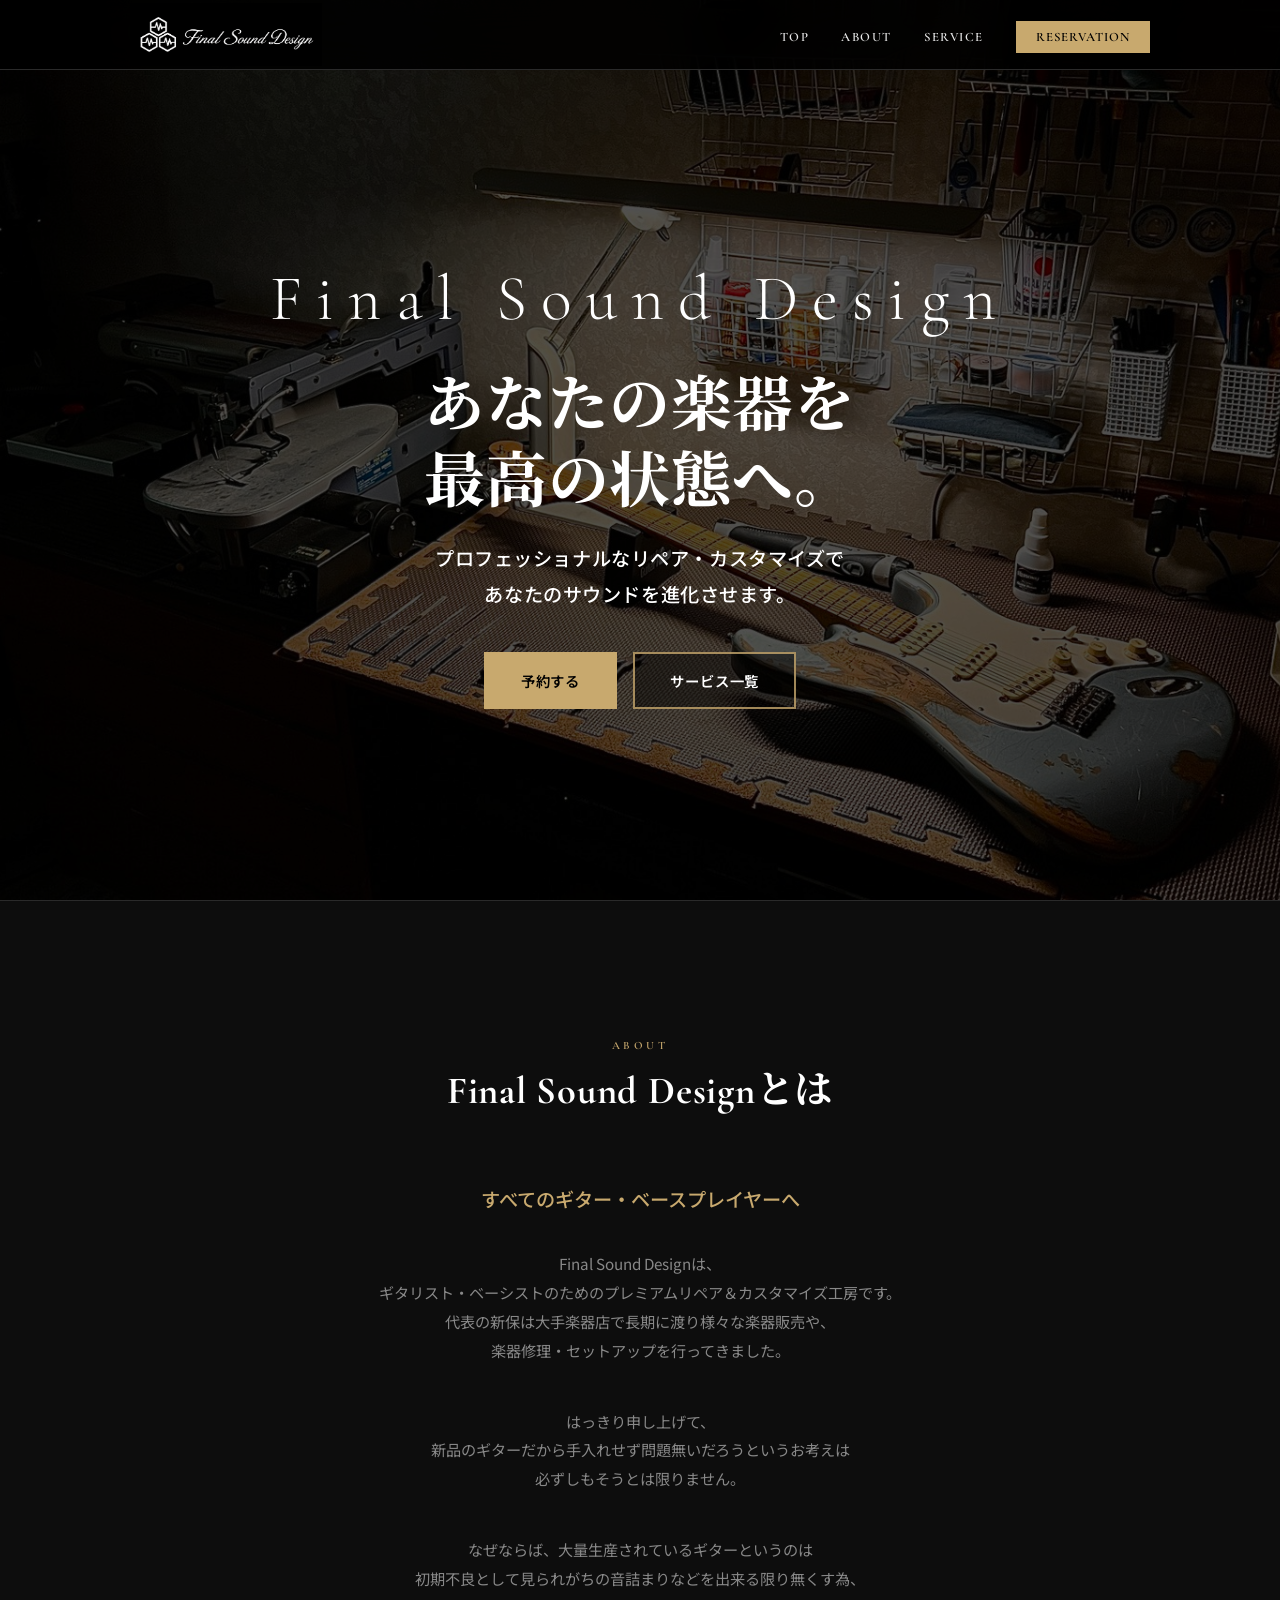
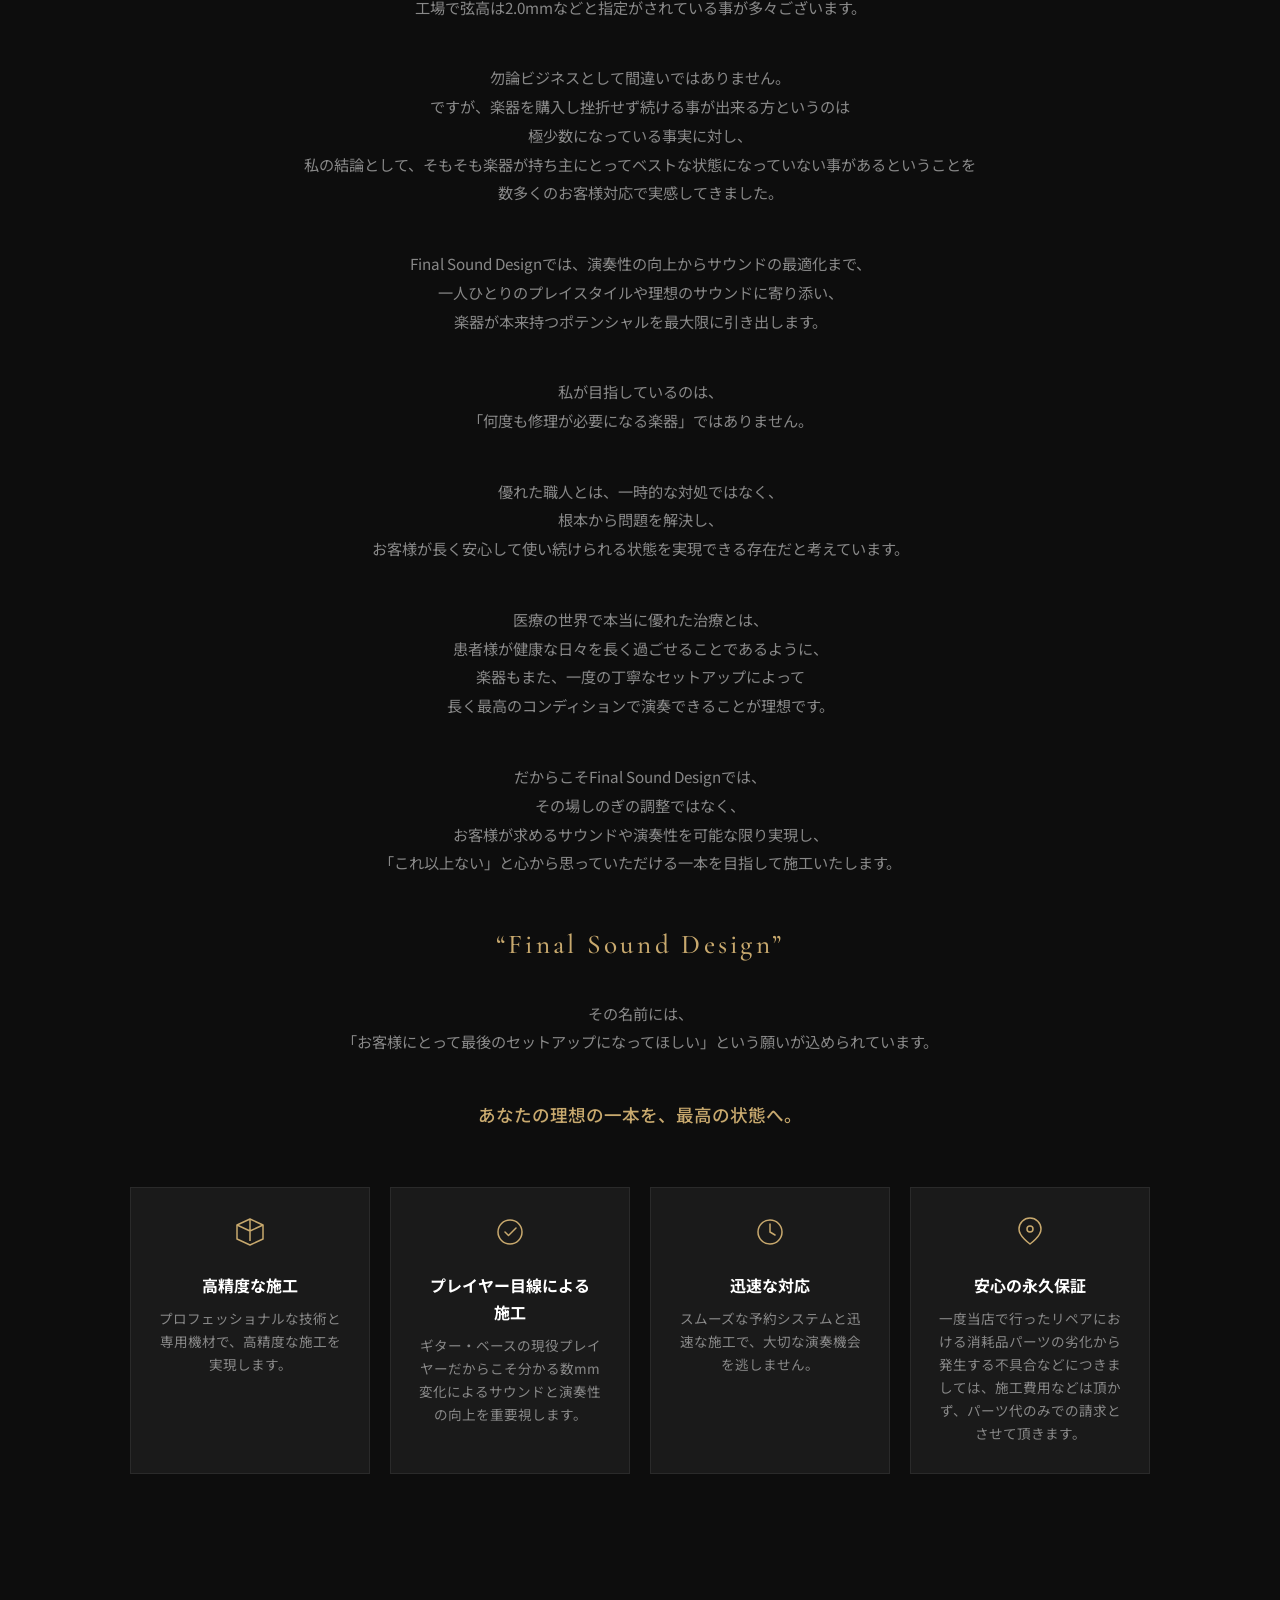
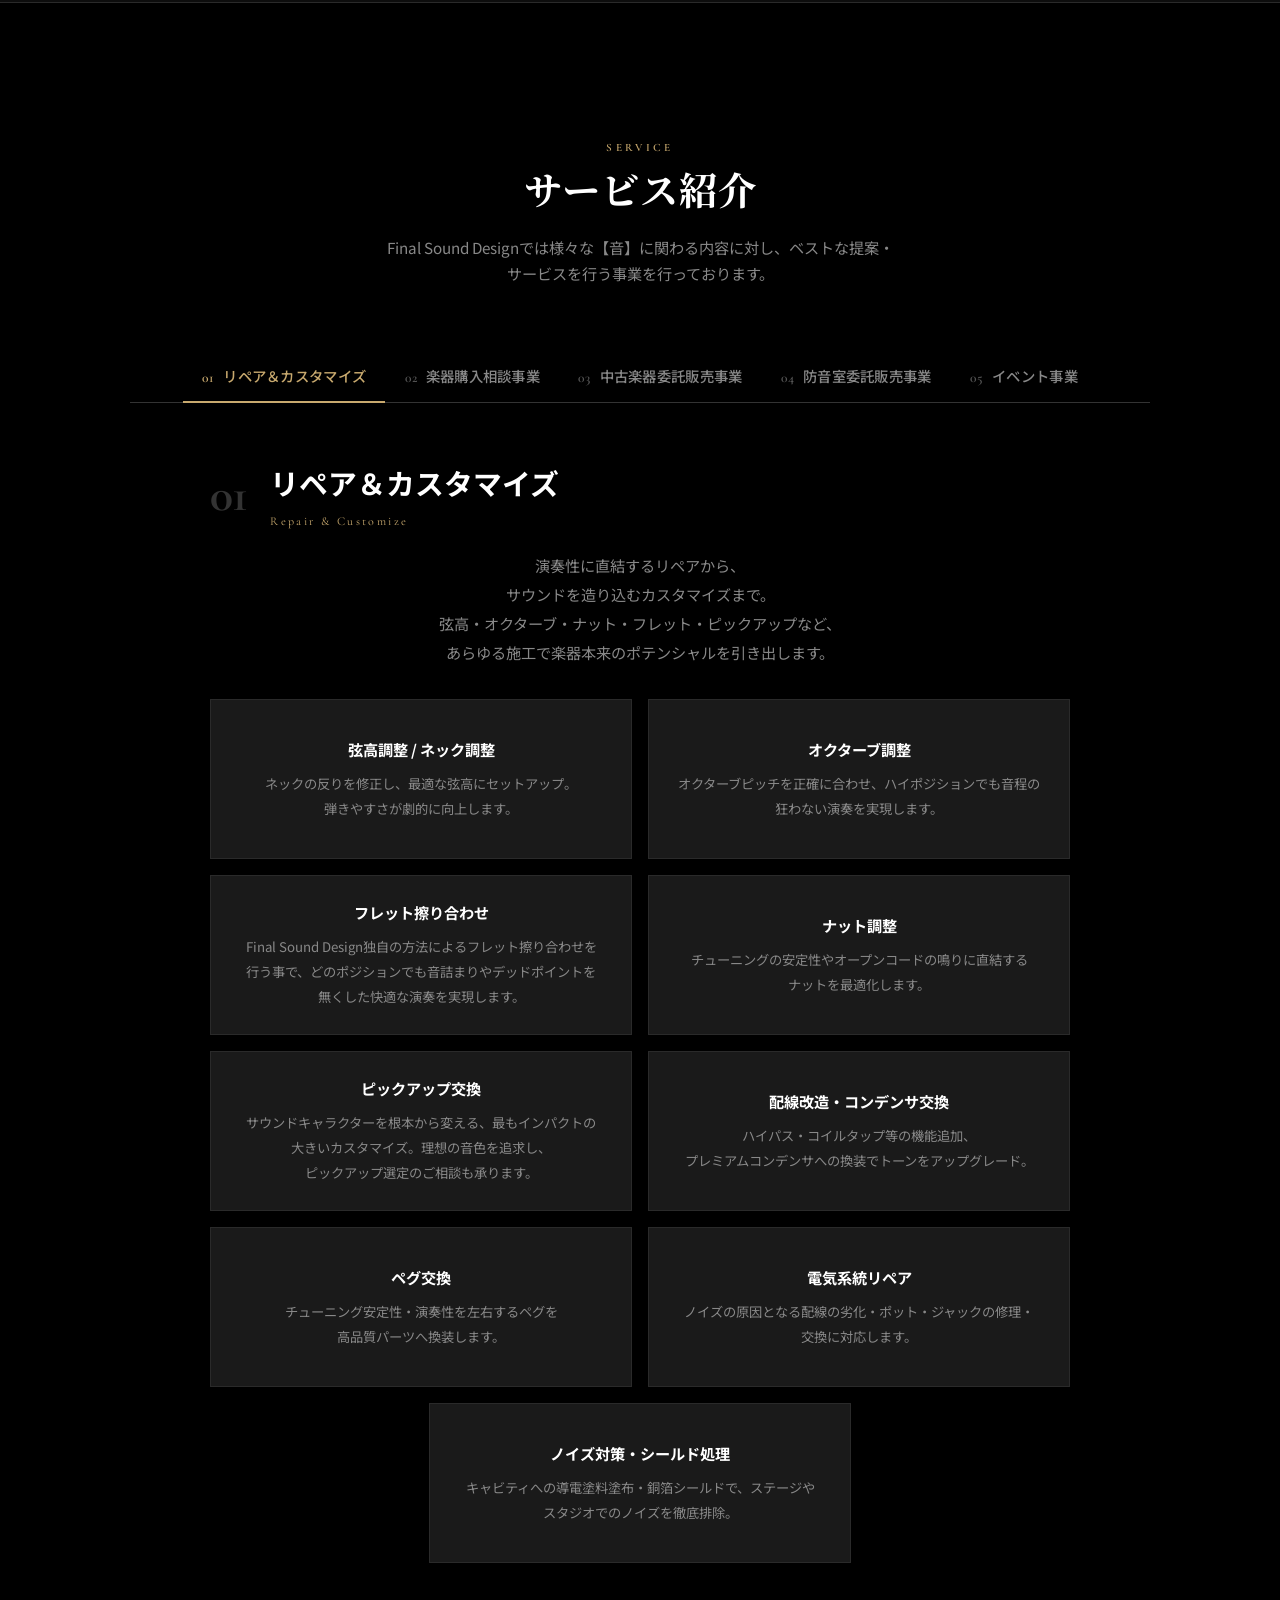
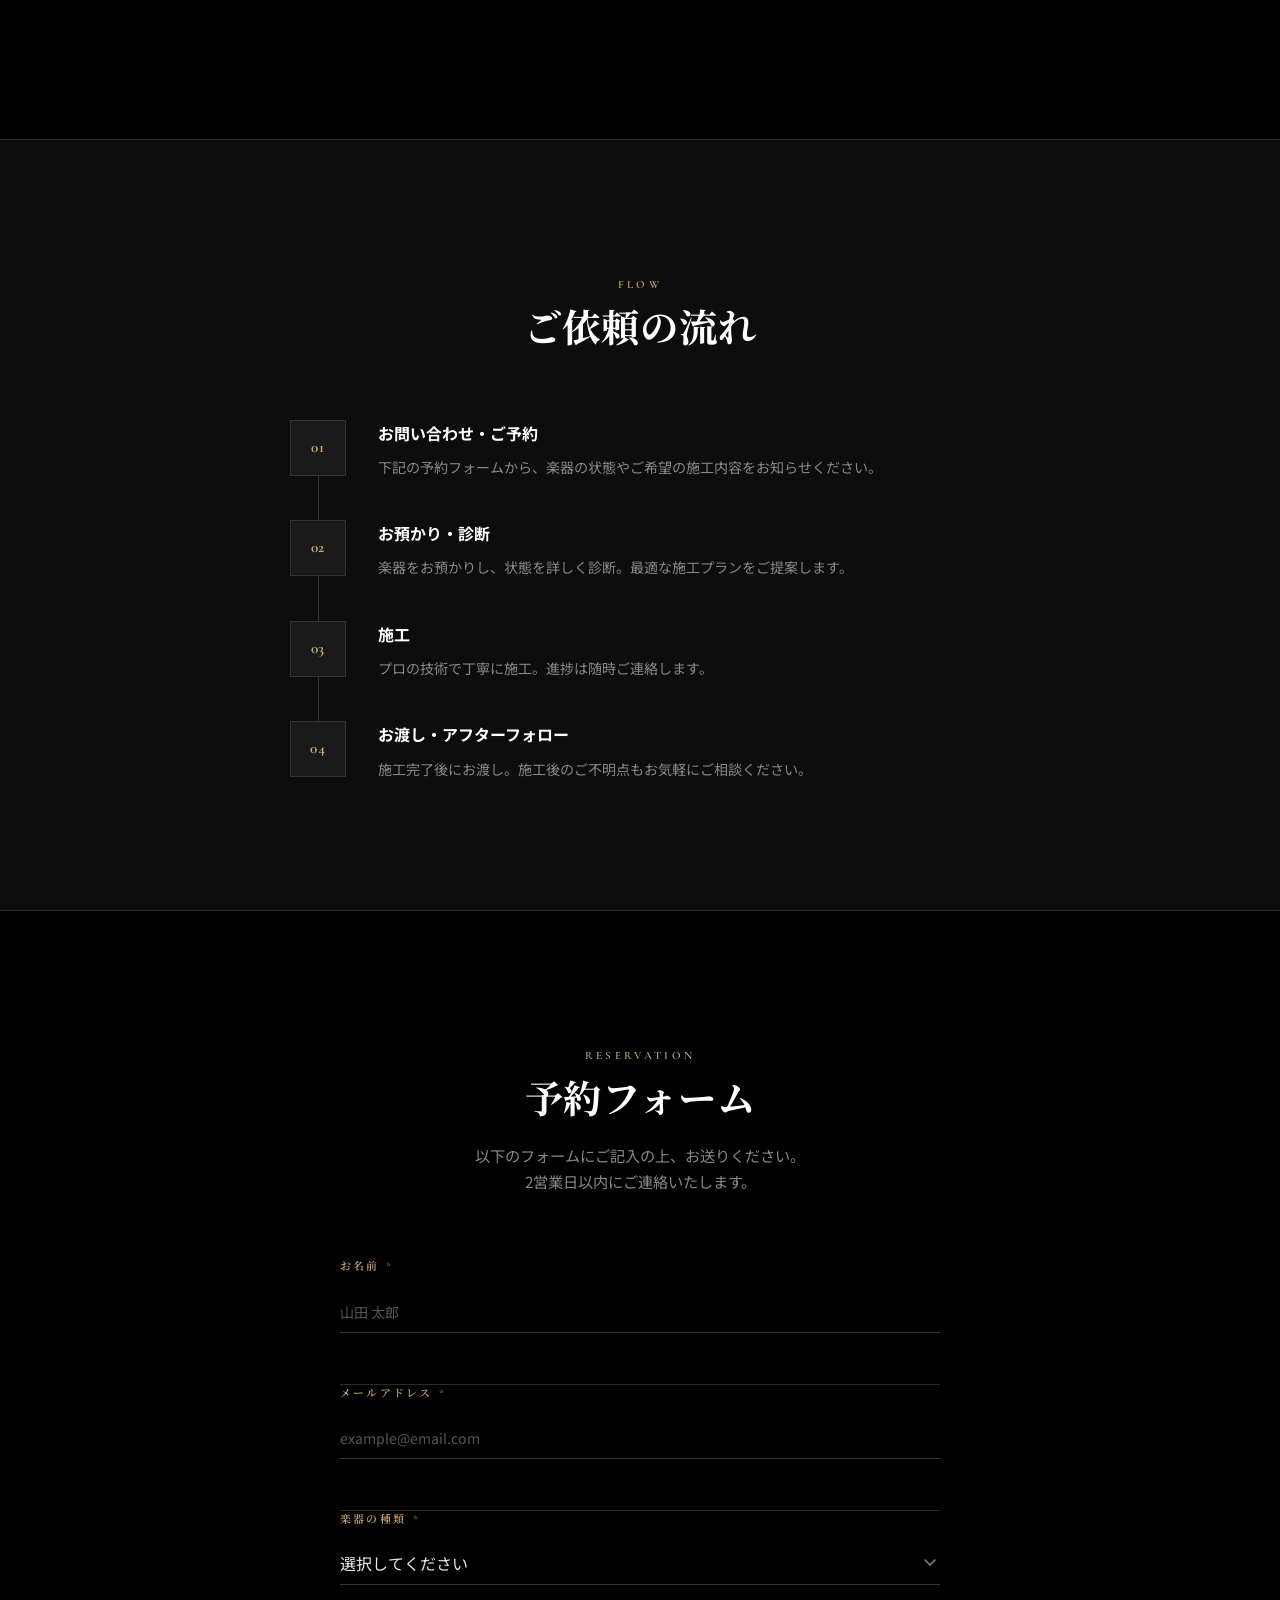
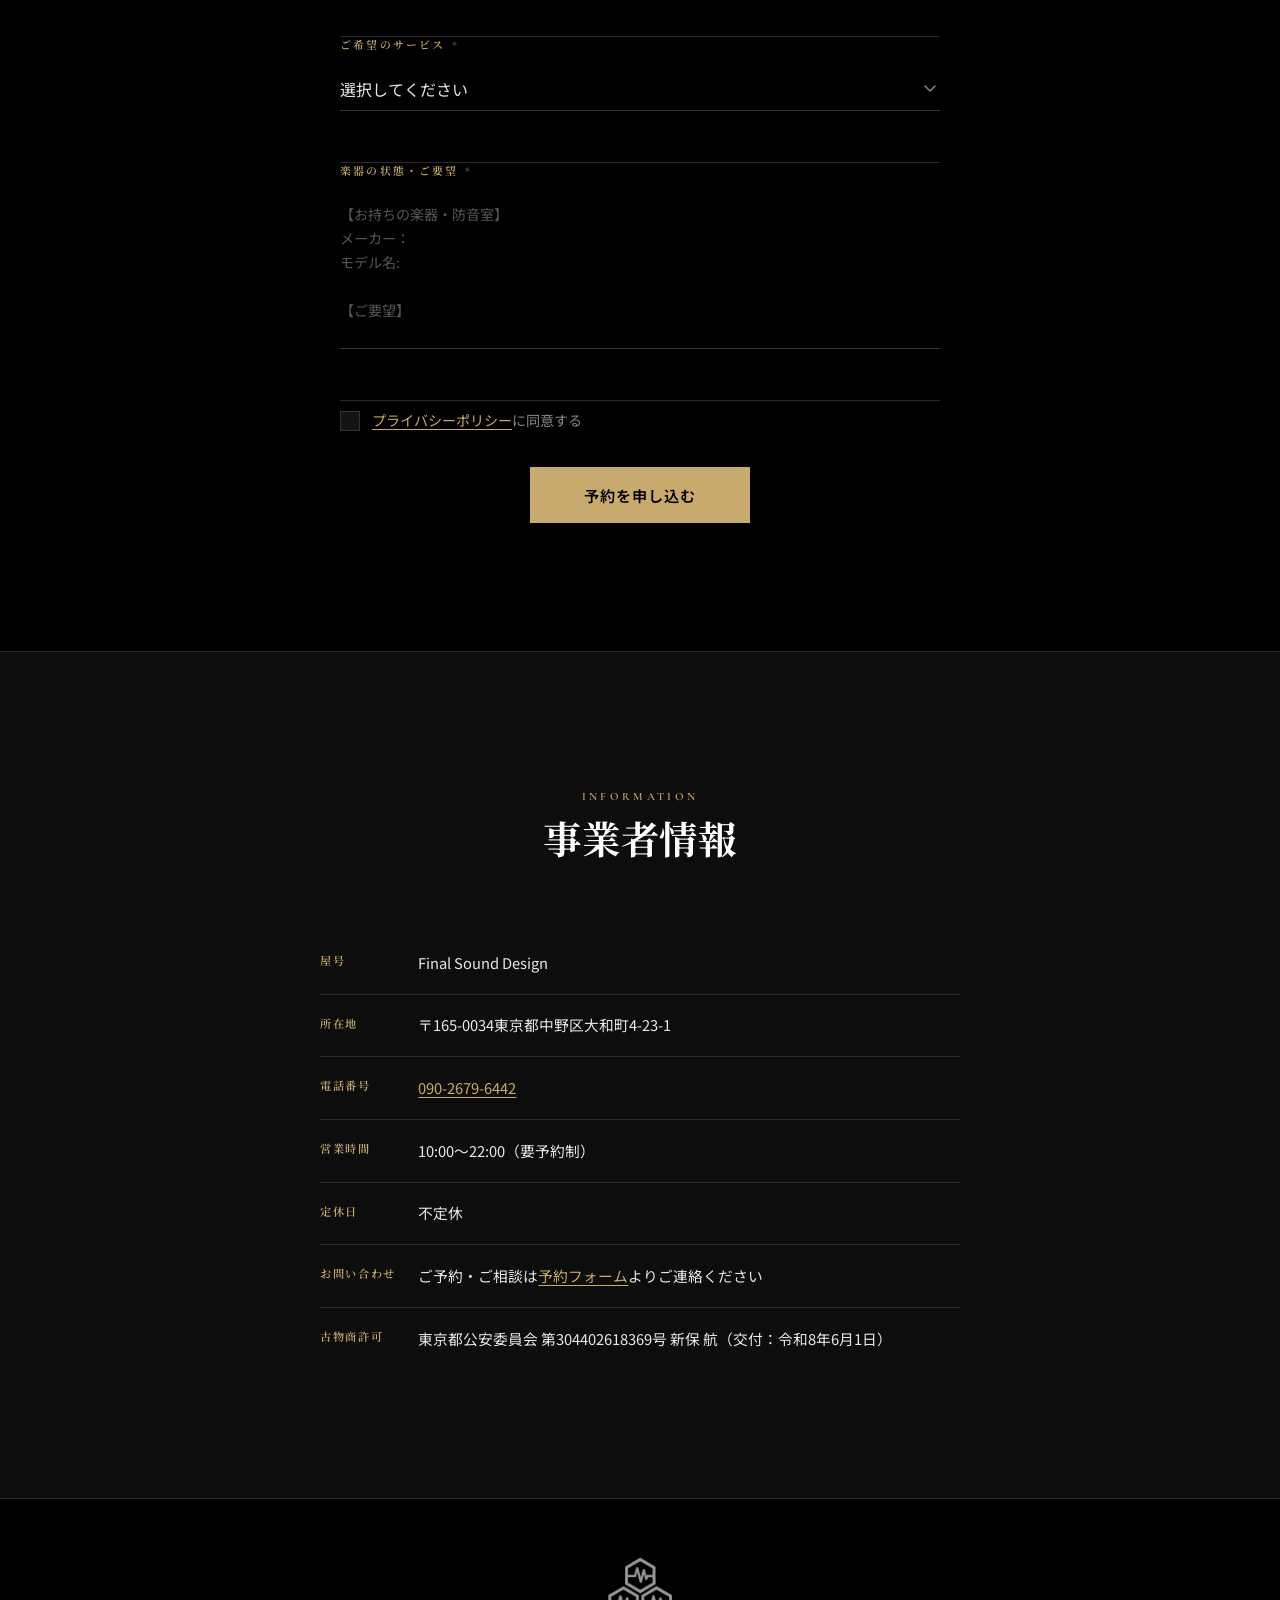
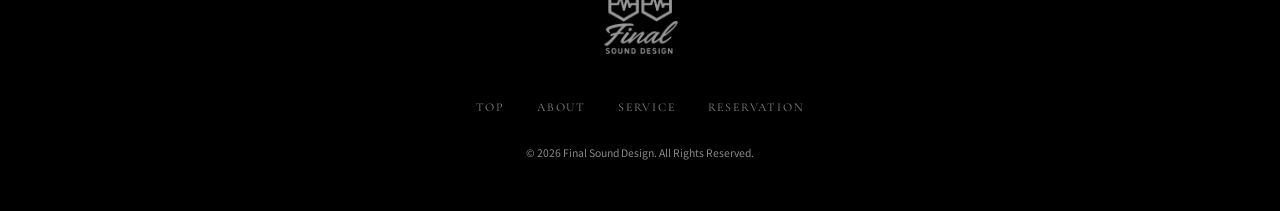
==== commit ec725cfe: "フロー: 見出しの上端を番号ボックスの上端に揃える（flow-contentのpadding-top撤去。PC・スマホ共通で約12pxの上ズレを解消）" ====
--- a/index.html
+++ b/index.html
@@ -33,7 +33,7 @@
   <link rel="preconnect" href="https://fonts.gstatic.com" crossorigin>
   <link href="https://fonts.googleapis.com/css2?family=Cormorant+Garamond:ital,wght@0,300;0,400;0,500;0,600;0,700;1,300;1,400;1,500&family=Noto+Sans+JP:wght@300;400;500;700&family=Noto+Serif+JP:wght@400;500;700&display=swap" rel="stylesheet">
 
-  <link rel="stylesheet" href="style.css?v=6">
+  <link rel="stylesheet" href="style.css?v=9">
 </head>
 <body>
 
@@ -361,28 +361,28 @@
             <div class="flow-step" aria-hidden="true">01</div>
             <div class="flow-content">
               <h3 class="flow-title">お問い合わせ・ご予約</h3>
-              <p class="flow-desc">下記の予約フォームから、楽器の状態や<br class="mobile-break">ご希望の施工内容をお知らせください。</p>
+              <p class="flow-desc">下記の予約フォームから、楽器の状態やご希望の施工内容をお知らせください。</p>
             </div>
           </li>
           <li class="flow-item">
             <div class="flow-step" aria-hidden="true">02</div>
             <div class="flow-content">
               <h3 class="flow-title">お預かり・診断</h3>
-              <p class="flow-desc">楽器をお預かりし、状態を詳しく診断。<br class="mobile-break">最適な施工プランをご提案します。</p>
+              <p class="flow-desc">楽器をお預かりし、状態を詳しく診断。最適な施工プランをご提案します。</p>
             </div>
           </li>
           <li class="flow-item">
             <div class="flow-step" aria-hidden="true">03</div>
             <div class="flow-content">
               <h3 class="flow-title">施工</h3>
-              <p class="flow-desc">プロの技術で丁寧に施工。<br class="mobile-break">進捗は随時ご連絡します。</p>
+              <p class="flow-desc">プロの技術で丁寧に施工。進捗は随時ご連絡します。</p>
             </div>
           </li>
           <li class="flow-item">
             <div class="flow-step" aria-hidden="true">04</div>
             <div class="flow-content">
               <h3 class="flow-title">お渡し・アフターフォロー</h3>
-              <p class="flow-desc">施工完了後にお渡し。施工後のご不明点も<br class="mobile-break">お気軽にご相談ください。</p>
+              <p class="flow-desc">施工完了後にお渡し。施工後のご不明点もお気軽にご相談ください。</p>
             </div>
           </li>
         </ol>
@@ -568,6 +568,6 @@
     </div>
   </footer>
 
-  <script src="script.js?v=6"></script>
+  <script src="script.js?v=9"></script>
 </body>
 </html>
--- a/style.css
+++ b/style.css
@@ -886,7 +886,9 @@
 }
 
 .flow-content {
-  padding-top: 0.75rem;
+  /* 見出しの上端を番号ボックスの上端に合わせる。以前は0.75rem下げていて、
+     箱の上端と見出しの間に約12pxの隙間ができていた（PC・スマホ共通の違和感）。 */
+  padding-top: 0;
 }
 
 .flow-title {
@@ -1237,33 +1239,19 @@
     display: inline;
   }
 
-  /* 番号ボックス(56px)+gap(32px)が本文の左を圧迫し、スマホでは本文カラムが
-     極端に狭くなって単語の途中で折り返っていた。番号を上・本文を下に積んで
-     本文にほぼ画面幅をそのまま使わせる */
+  /* PC版と同じ横並び（番号=左／本文=右）を維持する。以前スマホだけ番号を上・本文を下に
+     積んでいたが、全幅の本文がフローの縦線をまたいで重なる違和感が出ていた。
+     縦線は左28pxを通り、本文は番号ボックス(56px)の右に置くので線と重ならない。
+     手動改行を撤めて本文が自然に流れるので、狭めのカラムでも語の途中割れは出ない。
+     gapだけ詰めて本文カラムの幅を稼ぐ。 */
   .flow-item {
-    flex-direction: column;
-    /* 縦積みでは align-items が「横幅」を決める。flex-start にすると本文ボックスが
-       中身なりに縮み、brで区切った一番長い行の幅しか無くなって二重に折り返る。
-       stretch のまま伸ばして、本文に列の幅をそのまま使わせる */
-    align-items: stretch;
-    gap: 0.75rem;
-  }
-
-  .flow-item:not(:last-child)::after {
-    left: 27px;
-    top: 56px;
-    height: calc(100% - 56px);
-  }
-
-  .flow-content {
-    padding-top: 0;
+    gap: 1.25rem;
   }
 
   /* balance は行の長さを揃えにいくので、日本語だと「左右す／る」のように語の途中で割れるうえ、
      左揃えの箱では行が短くなって右側だけぽっかり余る。末尾の孤立だけ見てくれる pretty に統一する。
      auto-phrase は対応ブラウザなら文節の切れ目で折り返してくれる。どちらも未対応なら素通り */
   .service-item-desc,
-  .flow-desc,
   .about-lead,
   .feature-desc,
   .section-desc,
@@ -1289,7 +1277,7 @@
 
   /* 1列にすると列がぐっと広がるので、410px以上ならベースの158pxで全箱そろう */
 
-  /* タブが5つ横に並ぶと収まらないので、折り返さず横スクロールの帯にする */
+  /* タブが5つ横に並ぶと収まらないので、折り返さず横スクロールの帯にする（この見た目を採用） */
   .service-tabs {
     flex-wrap: nowrap;
     justify-content: flex-start;
@@ -1297,11 +1285,10 @@
     scrollbar-width: none;
     /* 指の動きを横パンだけに固定する。これがないと少し斜めにスワイプしただけでページが縦にも動く */
     touch-action: pan-x;
-    /* 指を離したときにタブの区切りで止まる「吸い付き」を入れていたが、
-       強くフリックした際の慣性スクロールとスナップ処理がぶつかって帯が上下に震える
-       原因になっていたため撤去。シンプルな自由スクロールの方が安定する */
     /* 端まで横スクロールしても、その勢いがページ縦スクロールに繋がらないようにする */
     overscroll-behavior: contain;
+    /* ※以前ここに transform: translateZ(0) を足していたが、横スクロール中に合成レイヤーの
+       Y位置がフレームごとに丸め直されて帯が縦に震える原因になり得るため外したまま。 */
   }
 
   .service-tabs::-webkit-scrollbar {
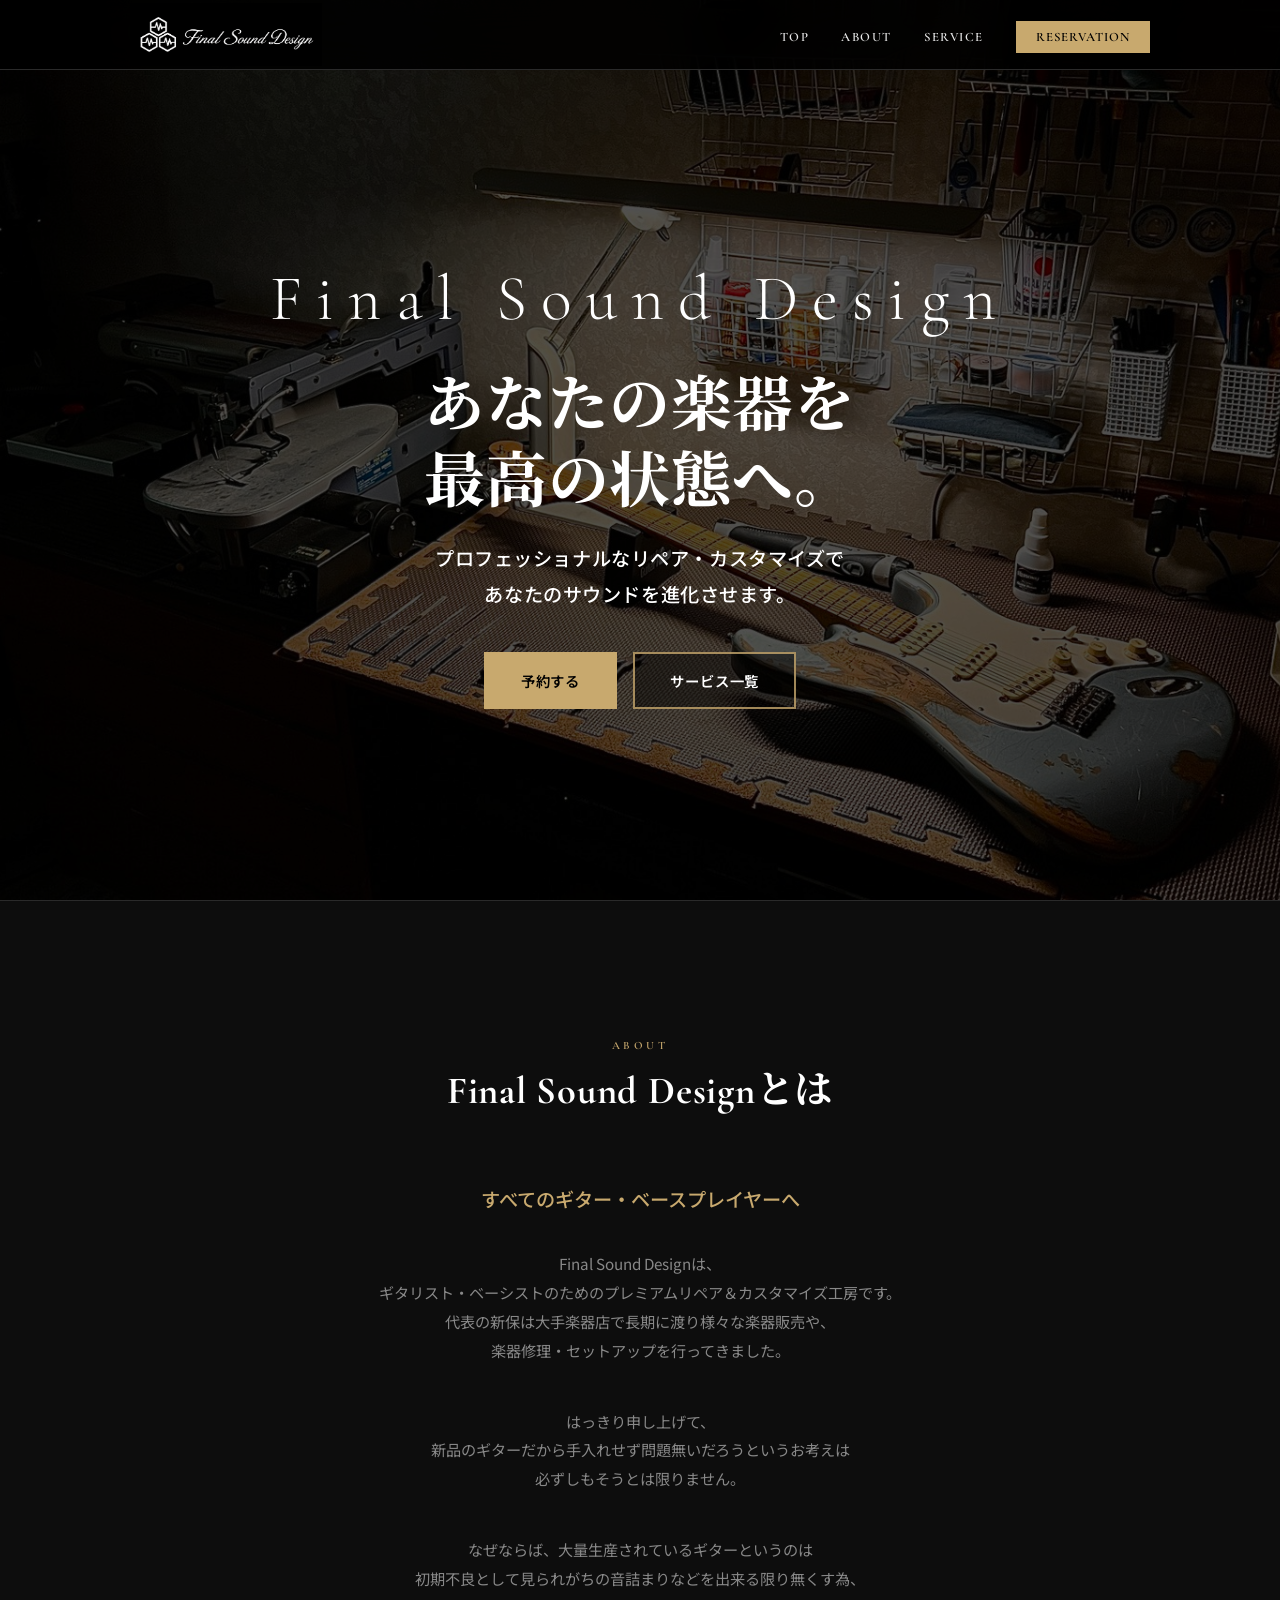
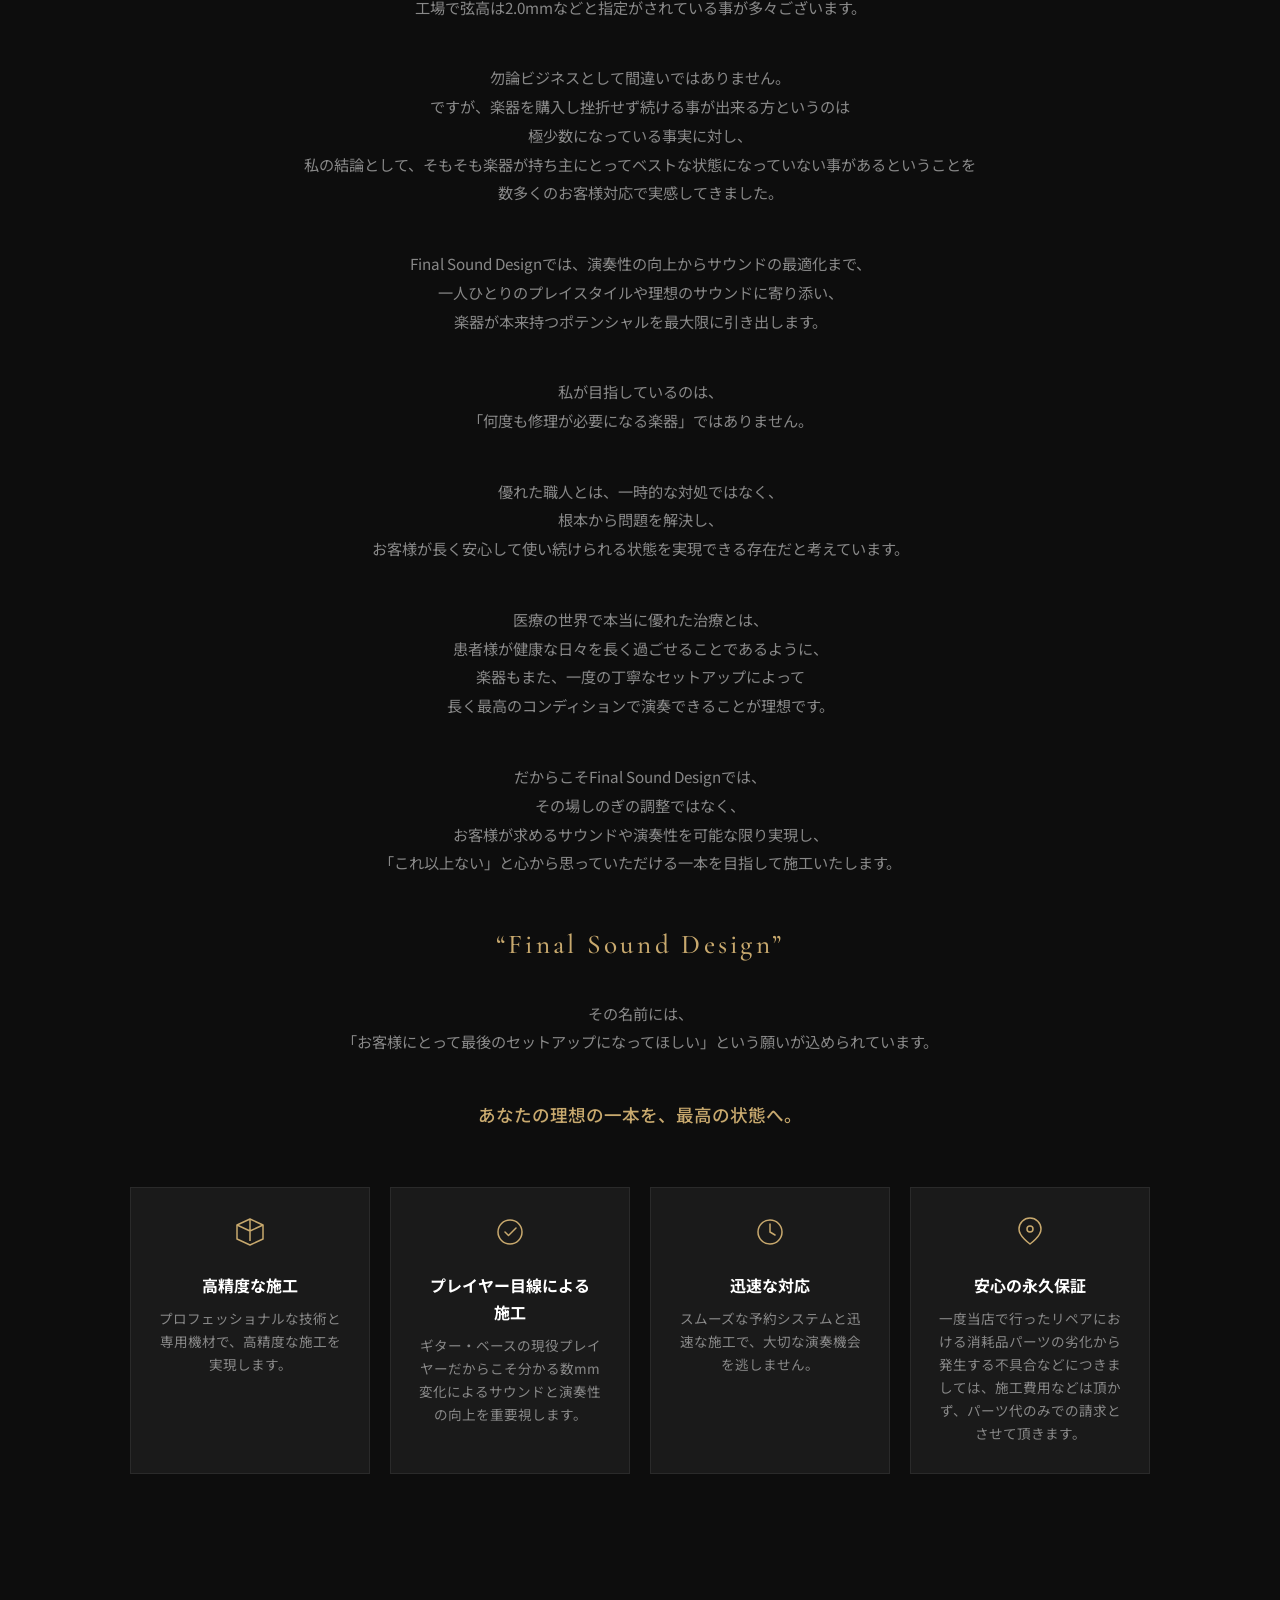
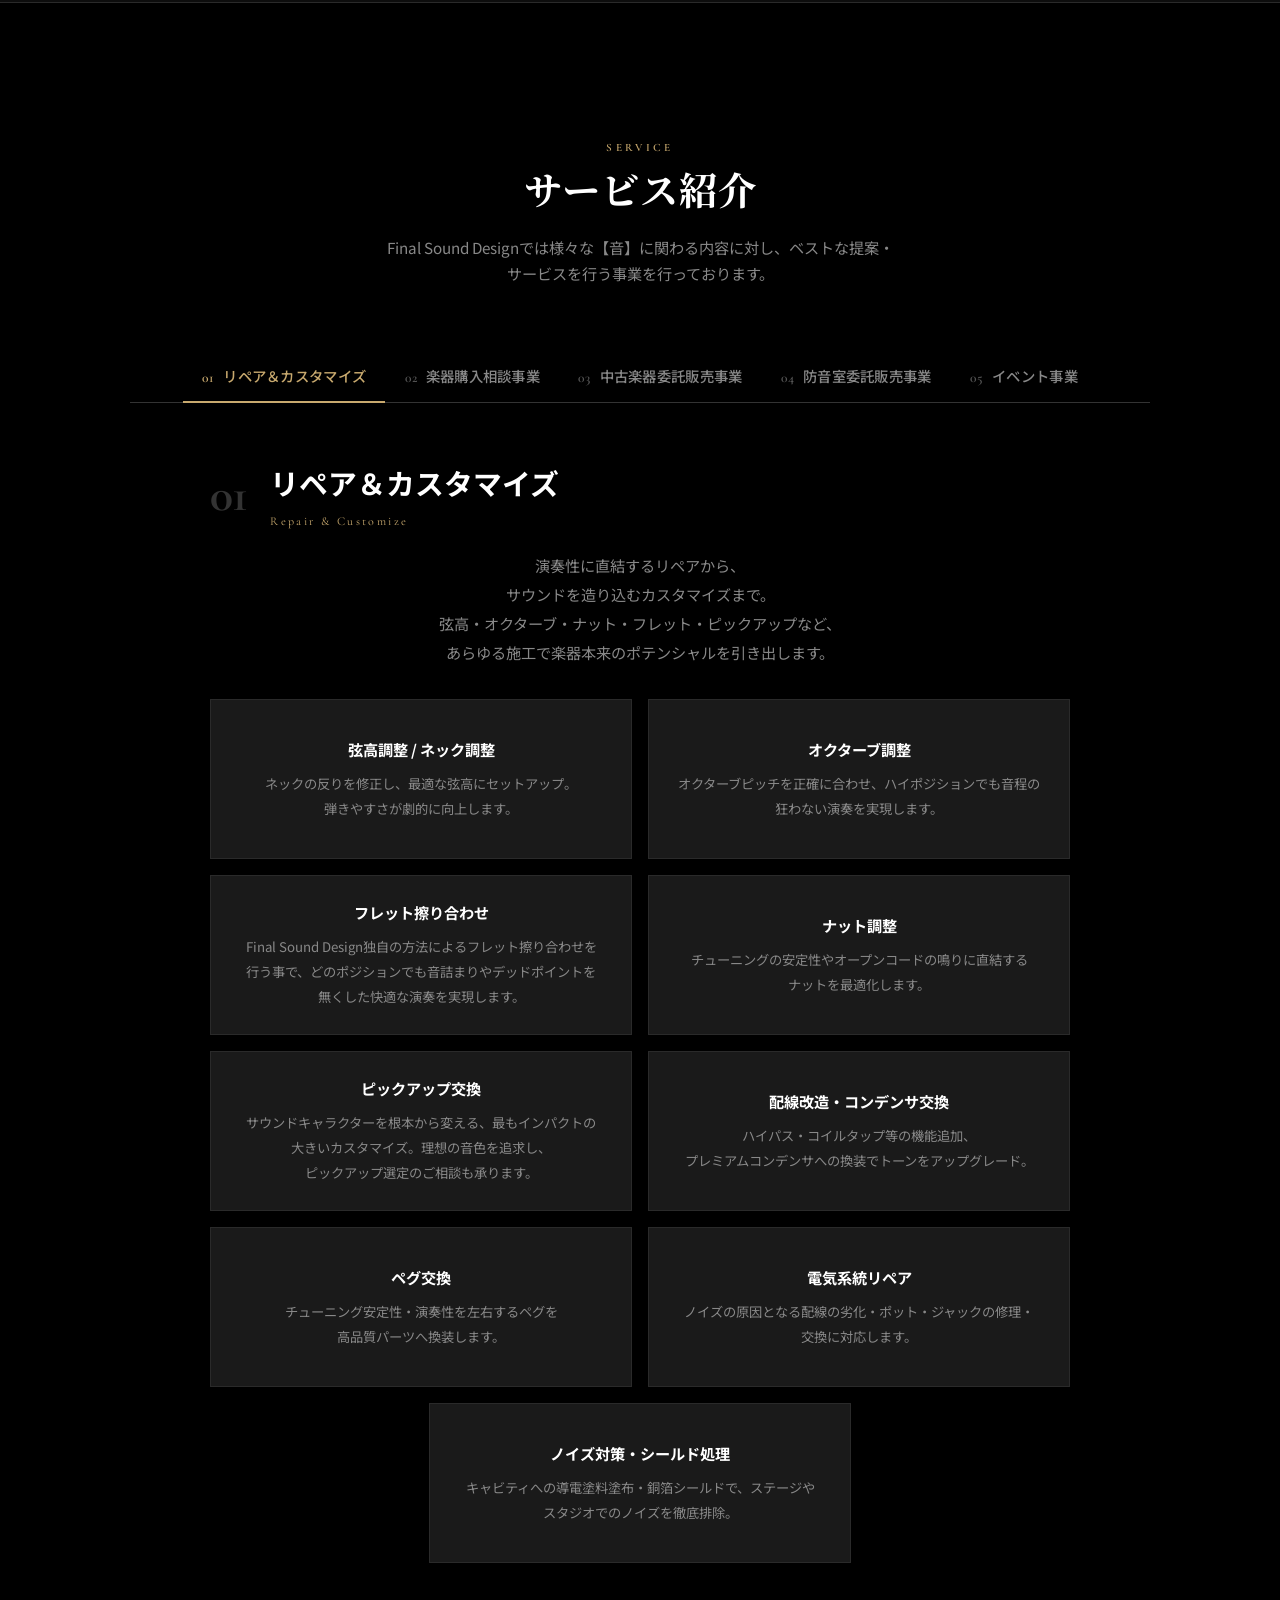
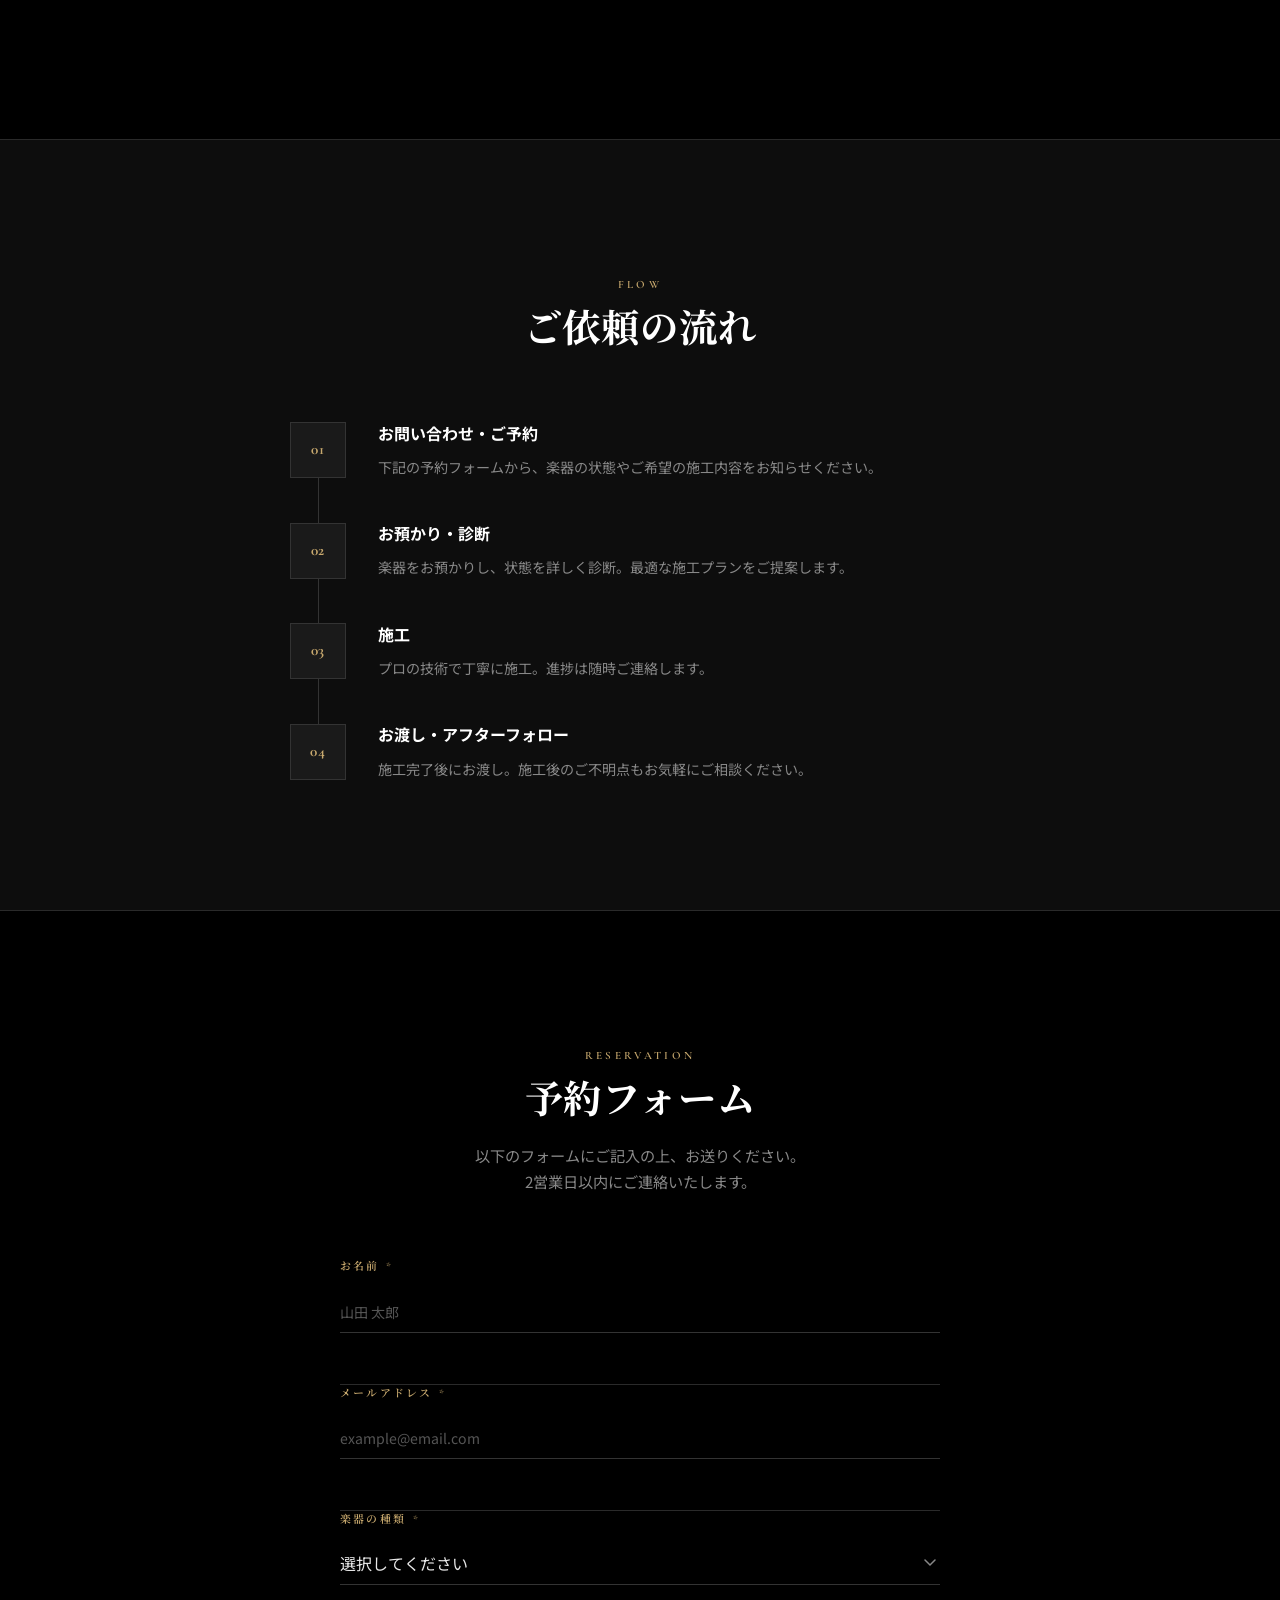
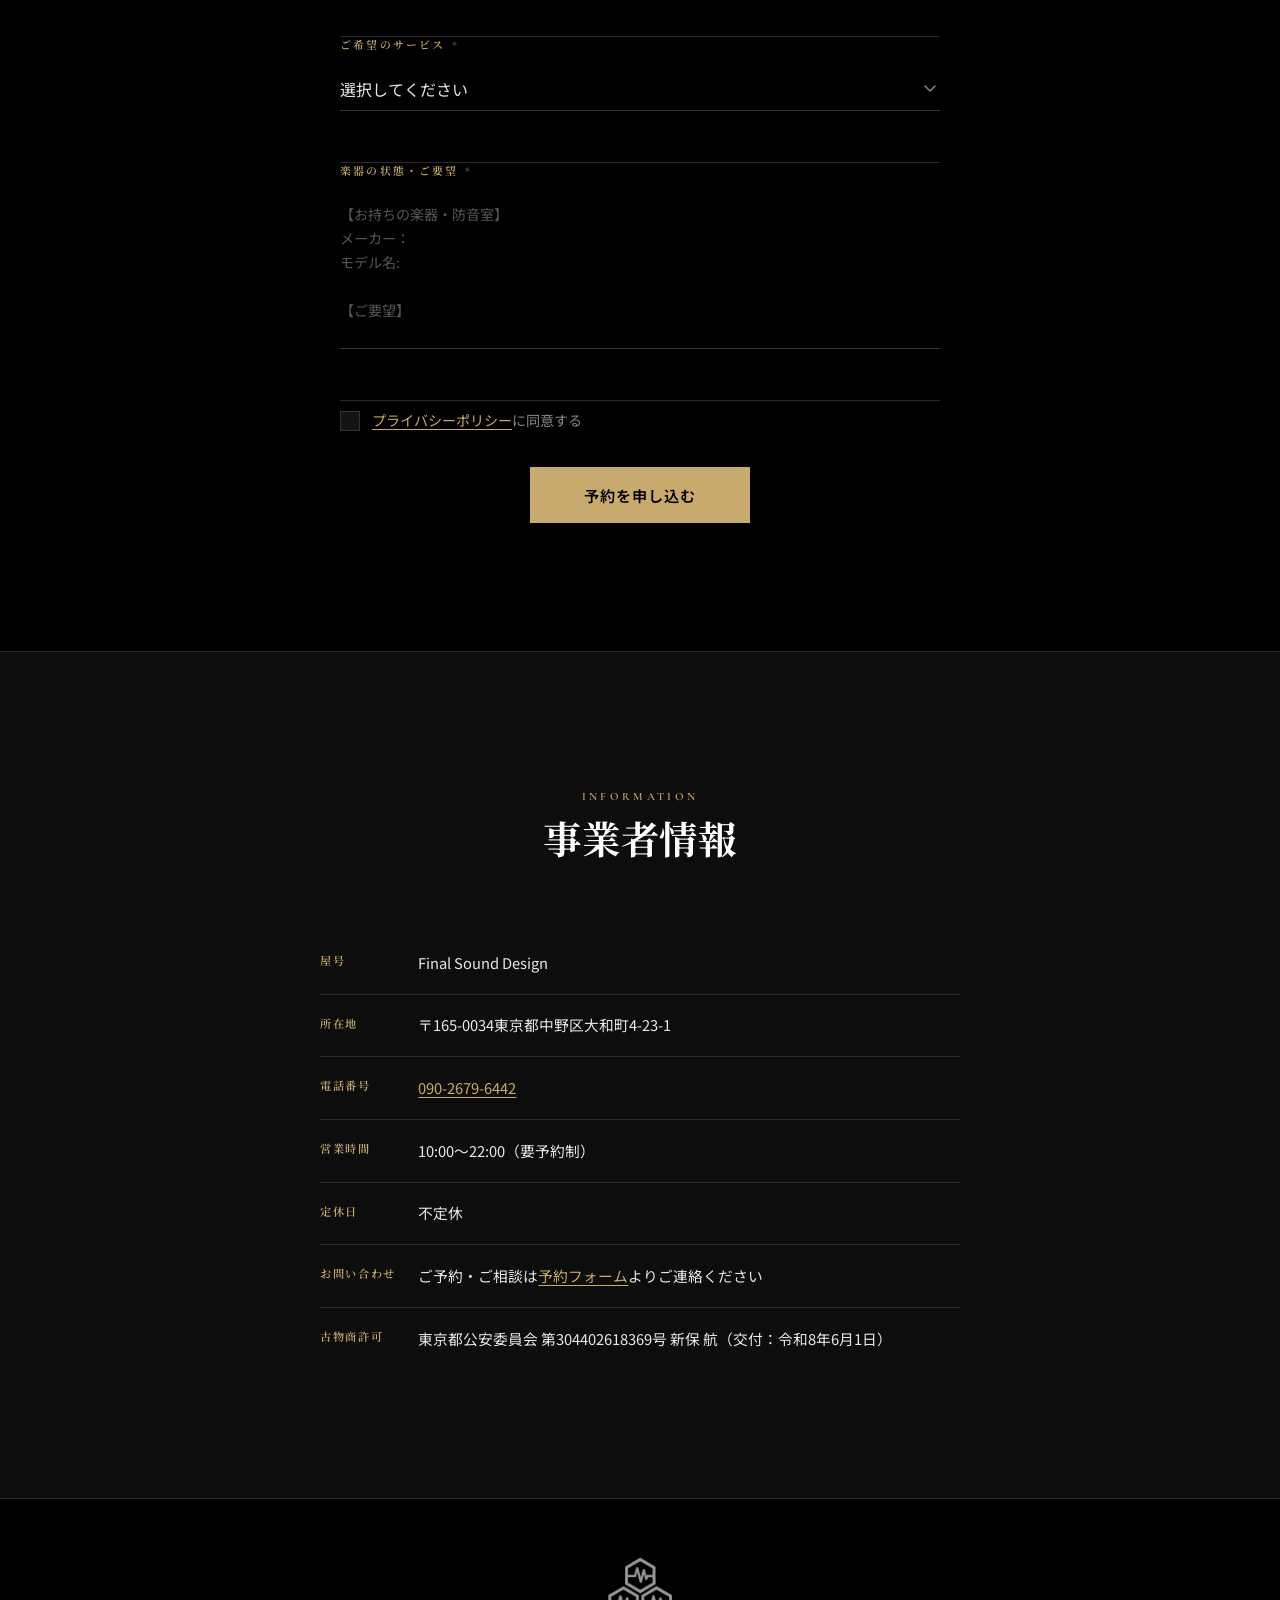
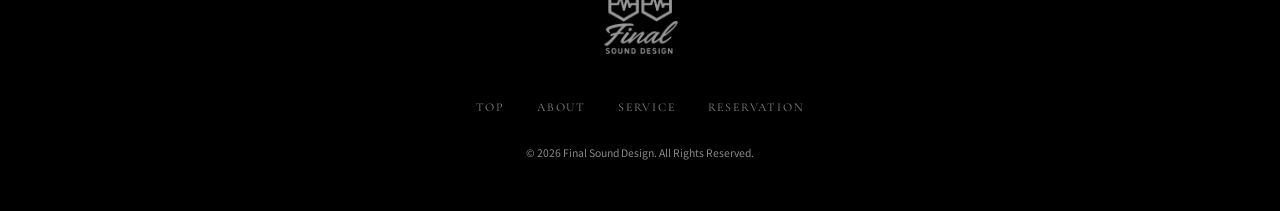
==== commit 409b64eb: "フロー: 番号ボックスを見出し＋本文ブロックの縦中央に揃える（align-items:center）。接続線はボックス中央同士を結ぶ方式に作り直し（不透明ボックスで線を遮蔽）。PC・スマホ共通" ====
--- a/index.html
+++ b/index.html
@@ -33,7 +33,7 @@
   <link rel="preconnect" href="https://fonts.gstatic.com" crossorigin>
   <link href="https://fonts.googleapis.com/css2?family=Cormorant+Garamond:ital,wght@0,300;0,400;0,500;0,600;0,700;1,300;1,400;1,500&family=Noto+Sans+JP:wght@300;400;500;700&family=Noto+Serif+JP:wght@400;500;700&display=swap" rel="stylesheet">
 
-  <link rel="stylesheet" href="style.css?v=9">
+  <link rel="stylesheet" href="style.css?v=10">
 </head>
 <body>
 
@@ -568,6 +568,6 @@
     </div>
   </footer>
 
-  <script src="script.js?v=9"></script>
+  <script src="script.js?v=10"></script>
 </body>
 </html>
--- a/style.css
+++ b/style.css
@@ -835,7 +835,10 @@
 
 .flow-list {
   display: grid;
-  gap: 0;
+  /* 項目間の縦の余白。以前はpadding-bottomで作っていたが、ボックスを本文ブロックの
+     縦中央に合わせる（align-items:center）と、接続線の基準を「ボックス中央」に取りたい。
+     padding分だけ50%がズレるのを避けるため、余白はgridのgapで持たせる。 */
+  gap: 2.5rem;
   max-width: 700px;
   margin-inline: auto;
   counter-reset: flow-counter;
@@ -844,29 +847,34 @@
 .flow-item {
   display: flex;
   gap: 2rem;
-  align-items: flex-start;
+  /* 番号ボックスの縦中央を、見出し＋本文ブロックの縦中央に合わせる */
+  align-items: center;
   position: relative;
-  padding-bottom: 2.5rem;
-}
-
-.flow-item:last-child {
-  padding-bottom: 0;
-}
-
+}
+
+/* 接続線は「このボックスの中央」から「次のボックスの中央」まで引く。
+   ボックスは不透明(--color-surface)で線より前面(z-index)にあるので、
+   線のうちボックスと重なる部分は隠れ、項目間のすき間だけに線が見える。
+   top:50% がボックス中央（gapで余白を持たせているので item高さ=本文高さ）。
+   height は 100%(1項目分)+gap で、ちょうど次のボックス中央に届く。 */
 .flow-item:not(:last-child)::after {
   content: '';
   position: absolute;
   left: calc(28px);
-  top: 56px;
+  top: 50%;
   width: 1px;
-  height: calc(100% - 56px);
+  height: calc(100% + 2.5rem);
   background: var(--color-border-2);
+  z-index: 0;
 }
 
 .flow-step {
   flex-shrink: 0;
   width: 56px;
   height: 56px;
+  /* 接続線より前面に置き、不透明背景で線を隠す（線はボックスの中央同士を結ぶ） */
+  position: relative;
+  z-index: 1;
   border: 1px solid var(--color-border-2);
   display: flex;
   align-items: center;
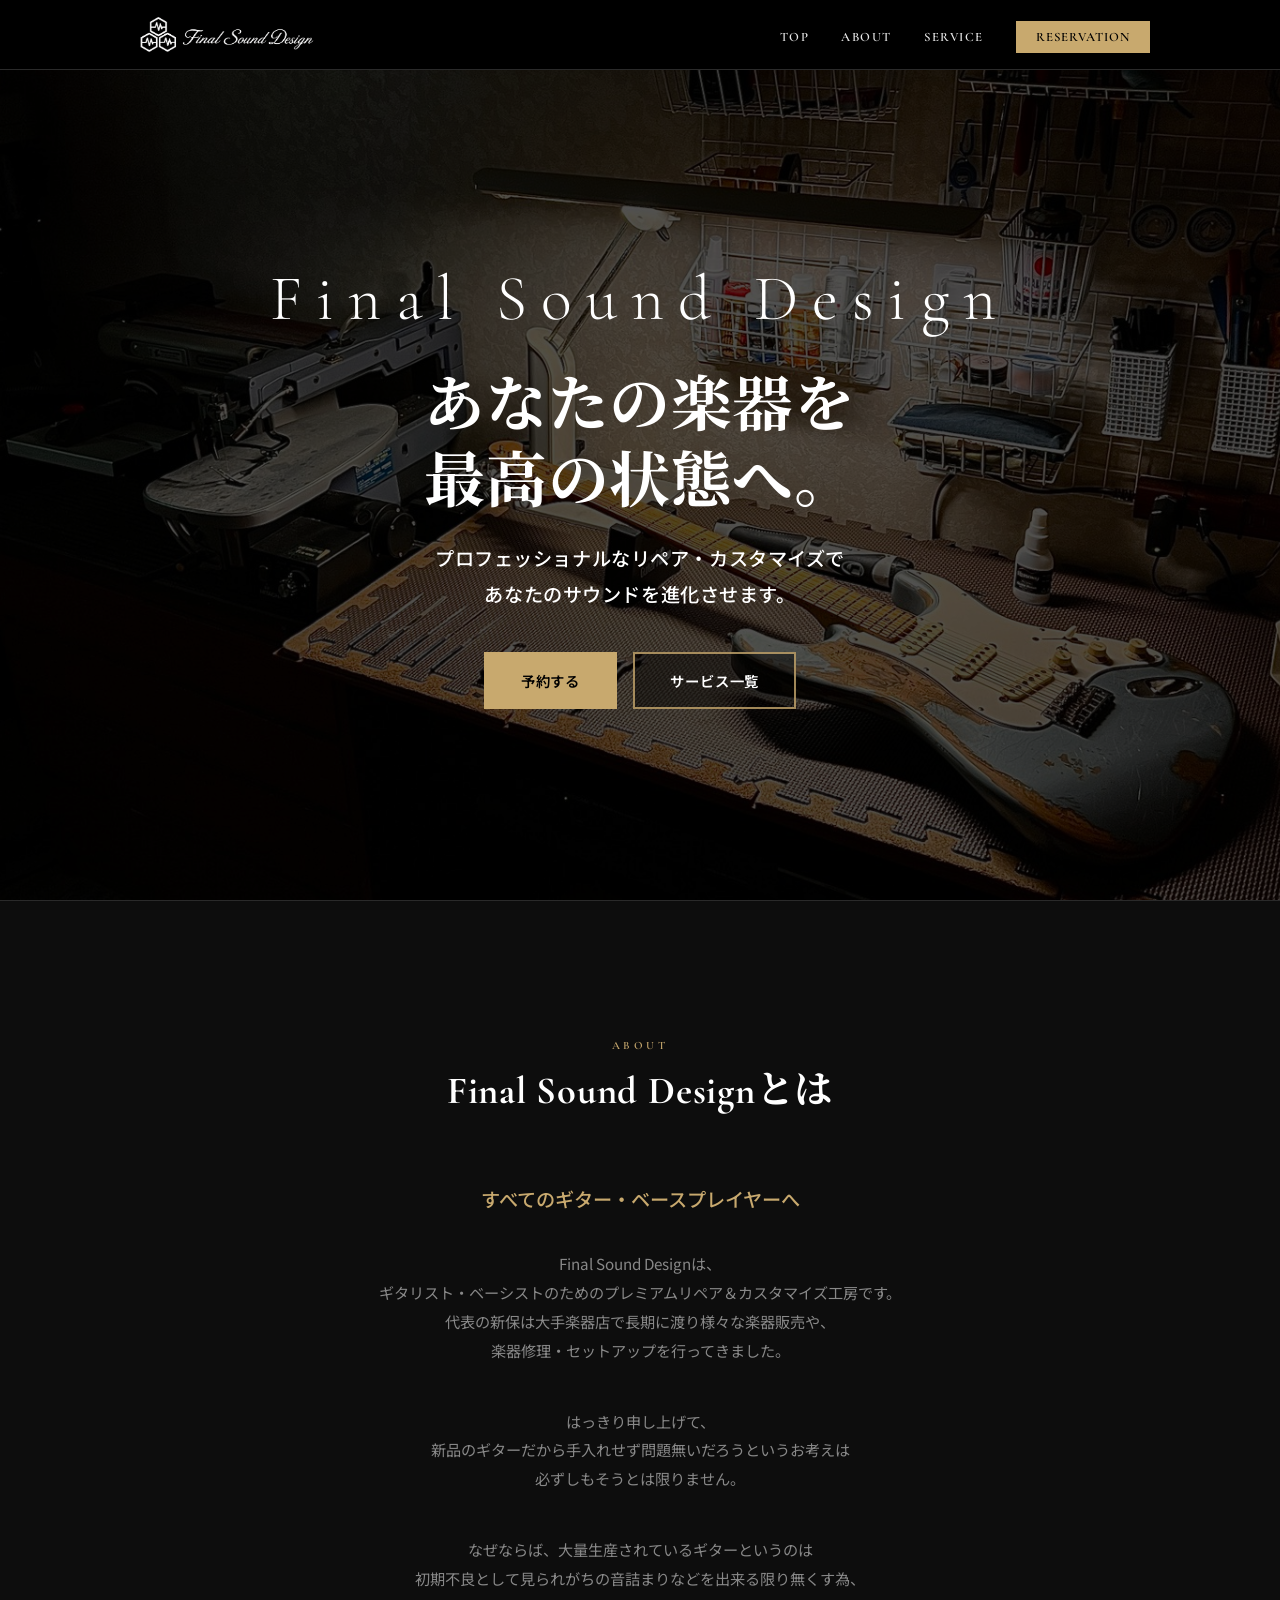
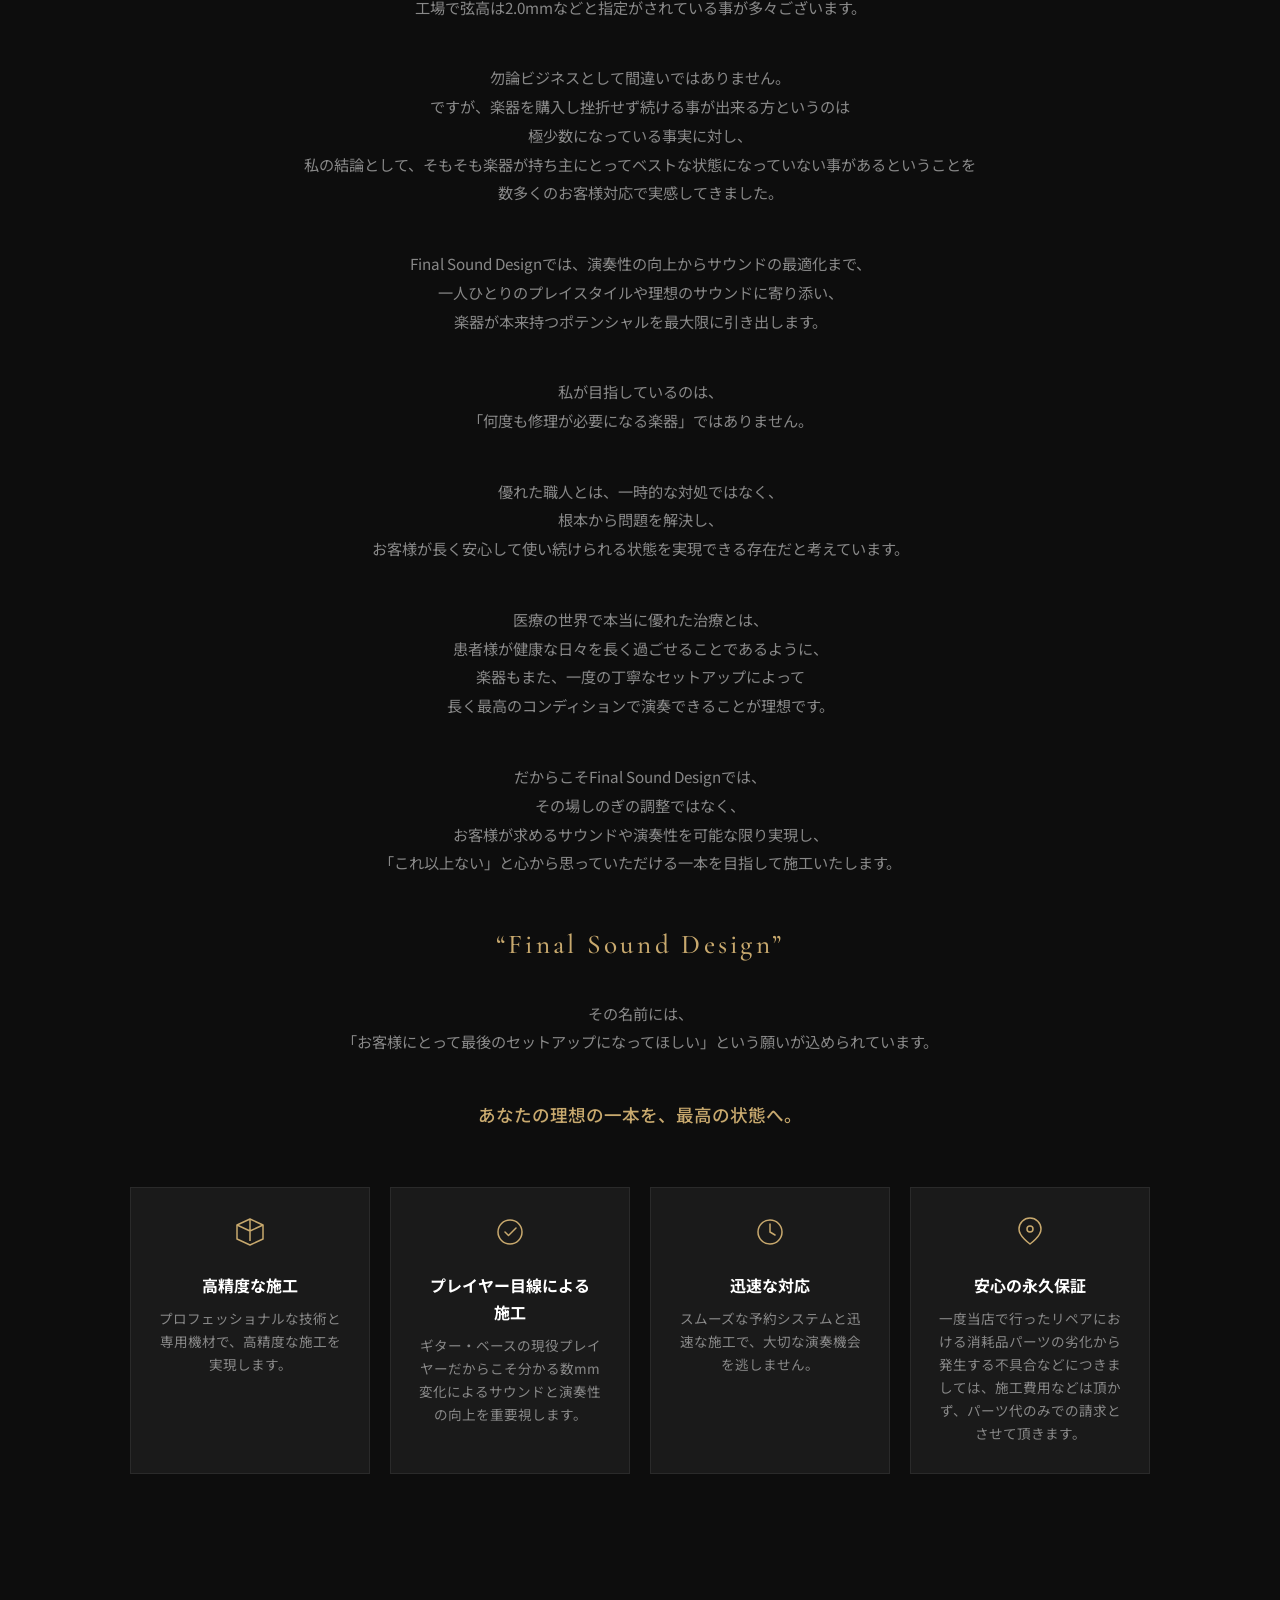
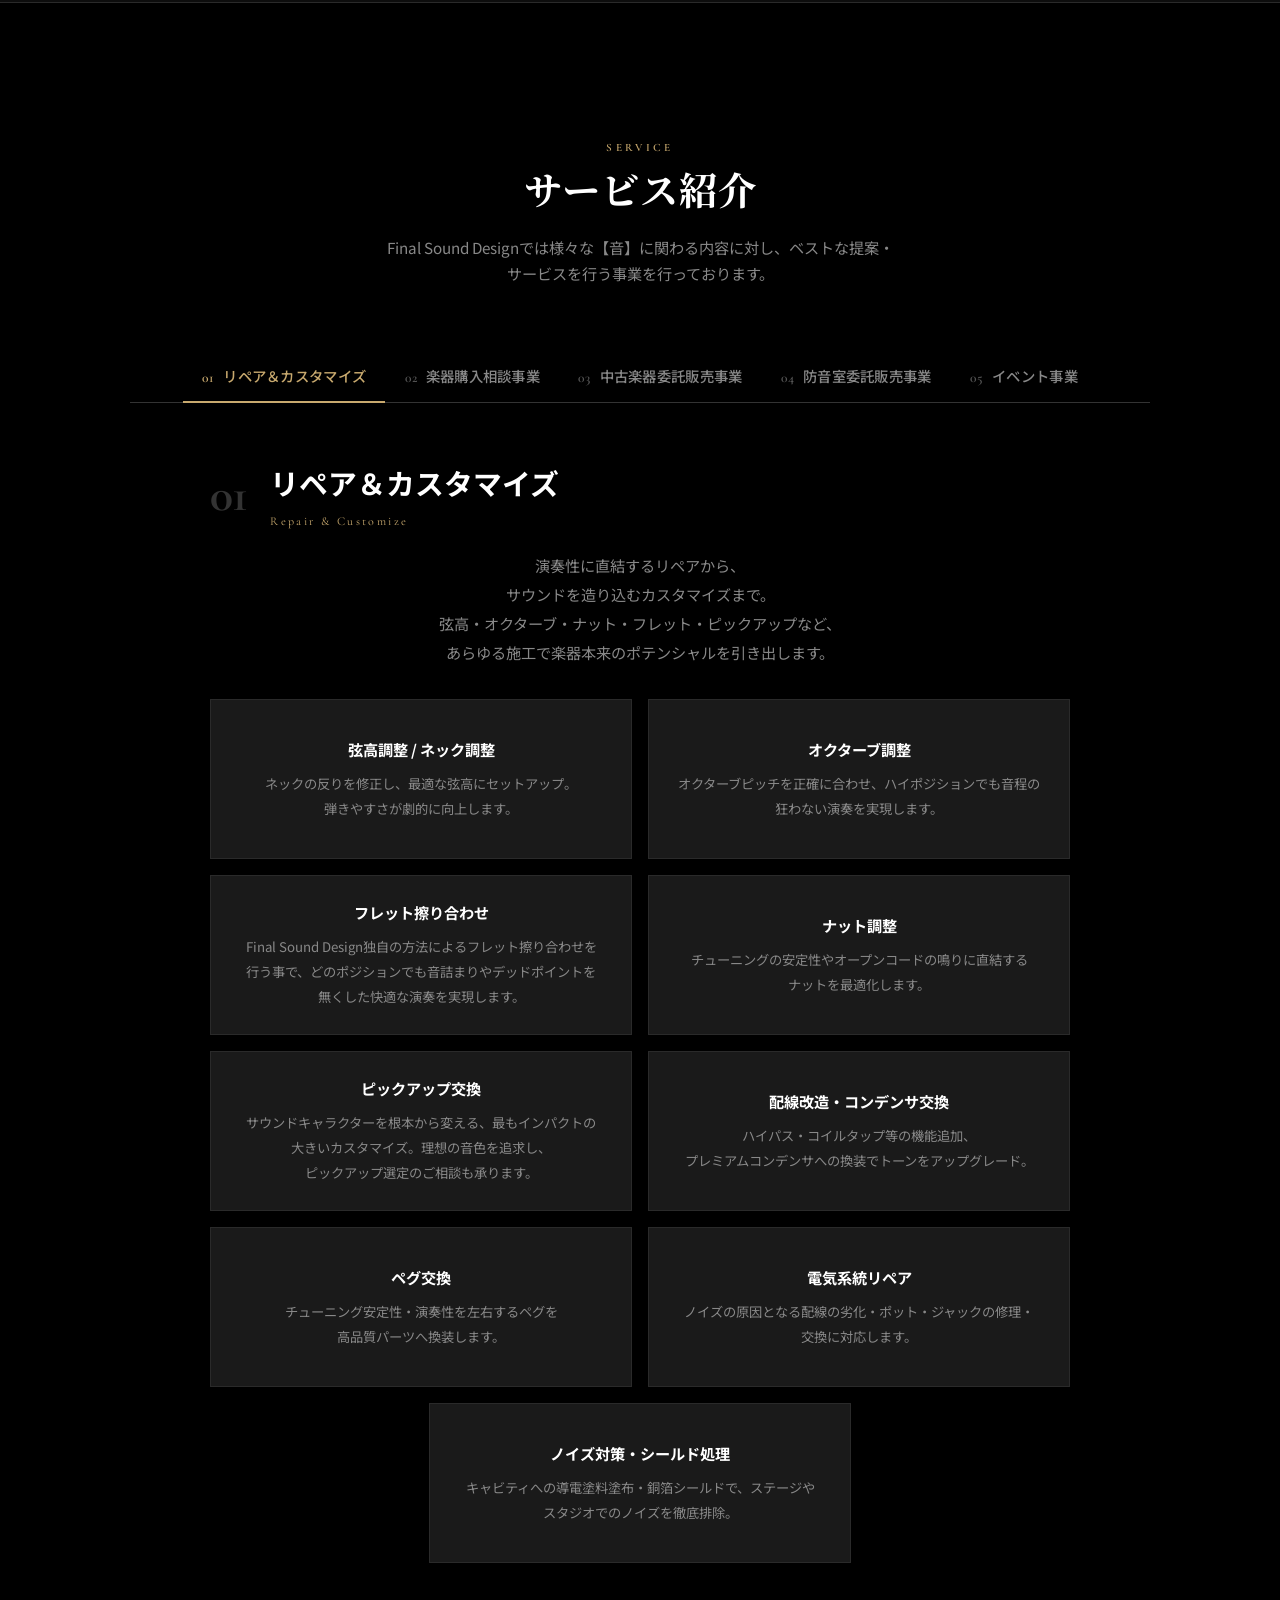
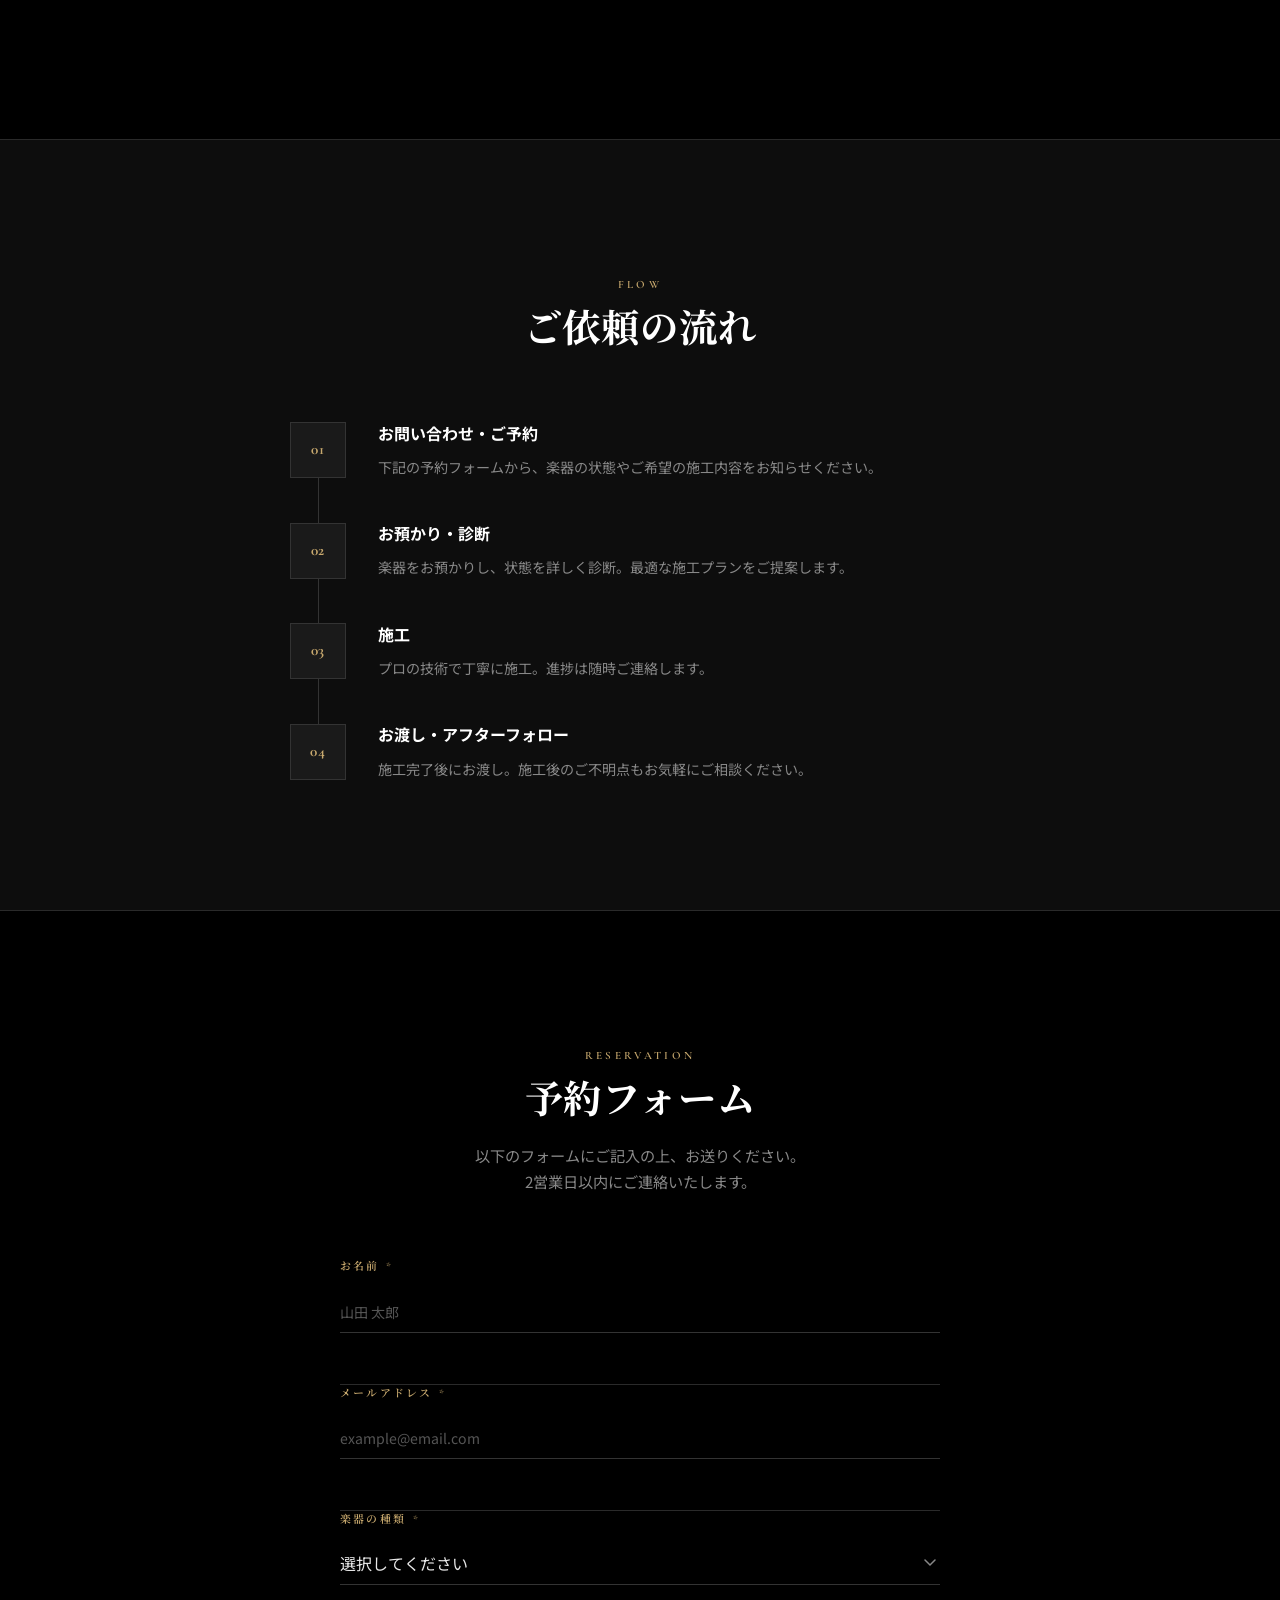
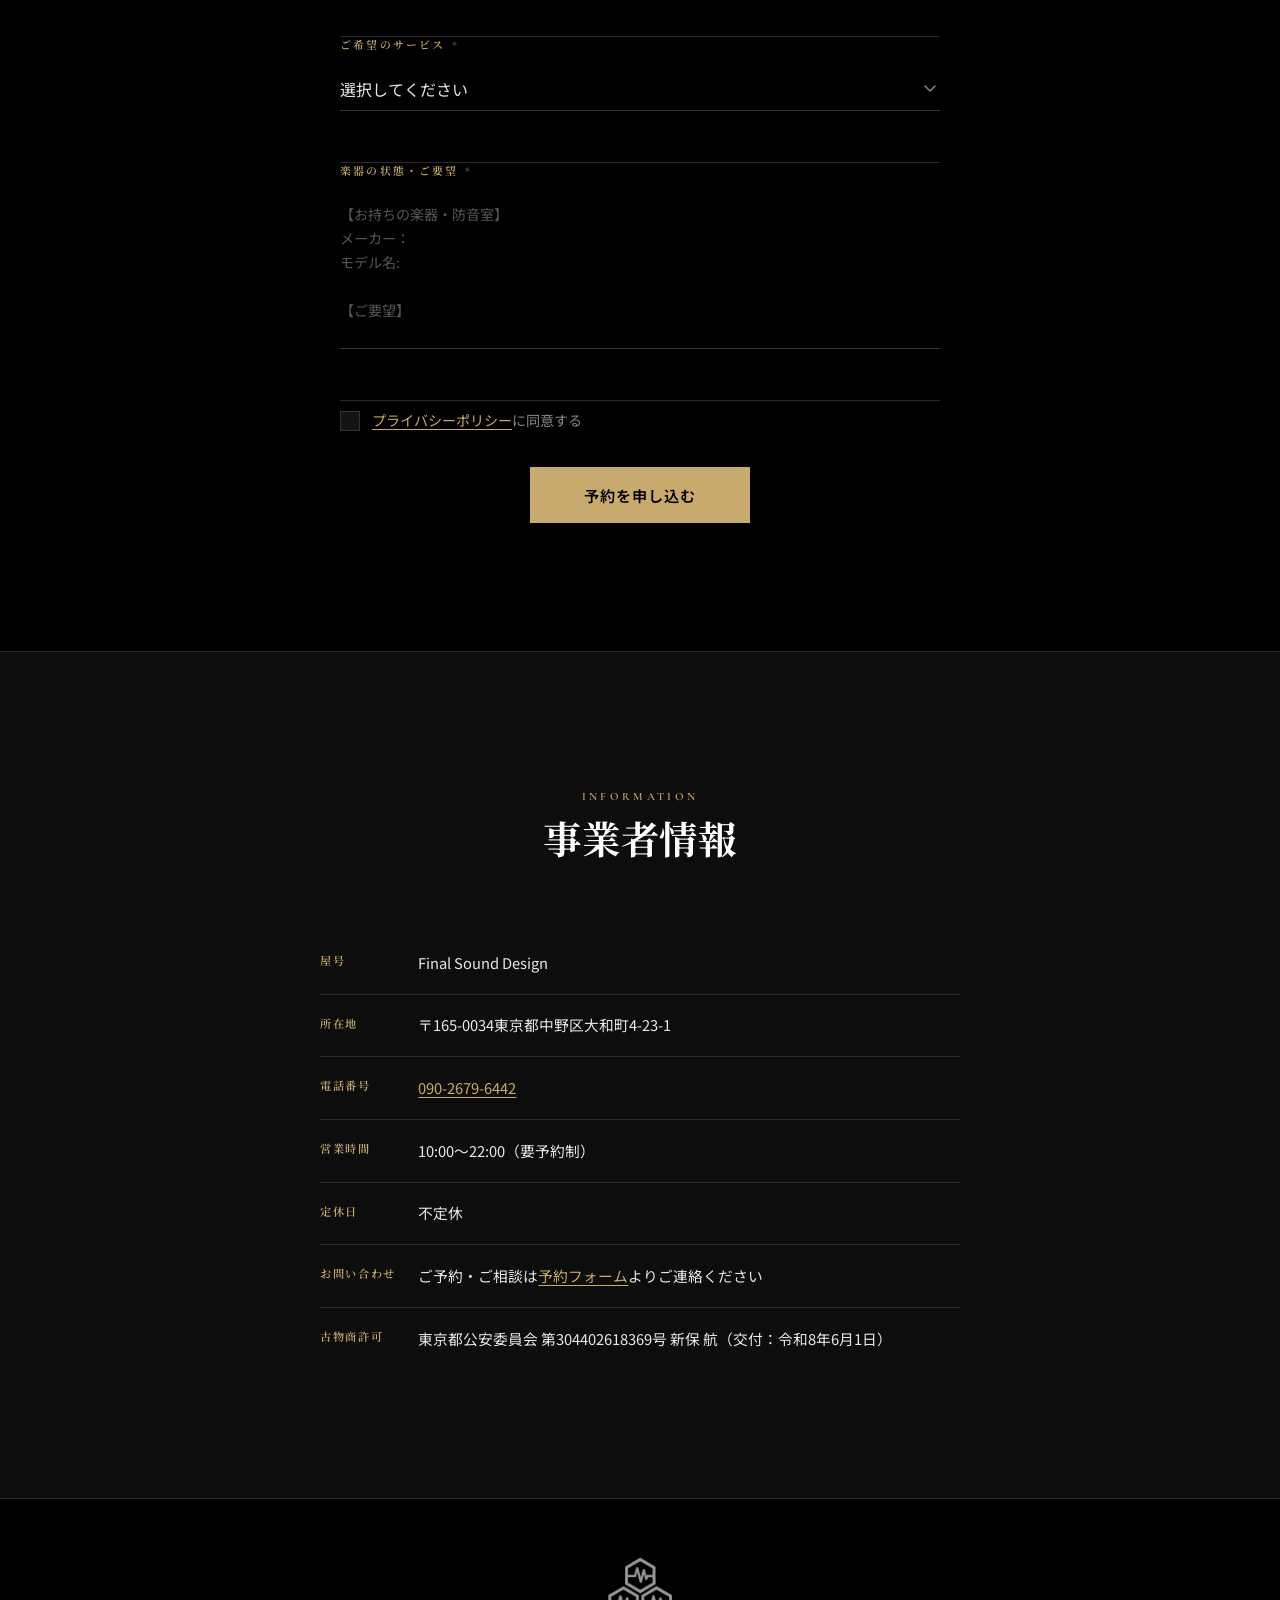
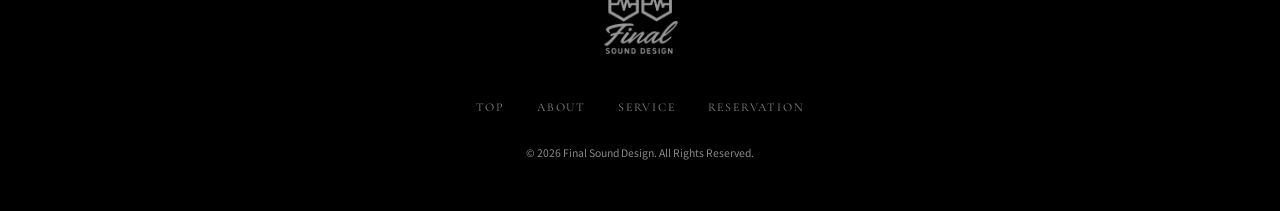
==== commit 718a0bdc: "privacyの本文段落を中央揃え(箇条書きは左)／iPadヘッダー上への本文漏れ再修正: backdrop-filterを無条件で撤去し不透明化(前回のpointer:coarseはiPadOSがデ" ====
--- a/index.html
+++ b/index.html
@@ -33,7 +33,7 @@
   <link rel="preconnect" href="https://fonts.gstatic.com" crossorigin>
   <link href="https://fonts.googleapis.com/css2?family=Cormorant+Garamond:ital,wght@0,300;0,400;0,500;0,600;0,700;1,300;1,400;1,500&family=Noto+Sans+JP:wght@300;400;500;700&family=Noto+Serif+JP:wght@400;500;700&display=swap" rel="stylesheet">
 
-  <link rel="stylesheet" href="style.css?v=10">
+  <link rel="stylesheet" href="style.css?v=13">
 </head>
 <body>
 
@@ -568,6 +568,6 @@
     </div>
   </footer>
 
-  <script src="script.js?v=10"></script>
+  <script src="script.js?v=13"></script>
 </body>
 </html>
--- a/style.css
+++ b/style.css
@@ -212,15 +212,17 @@
   inset-inline: 0;
   height: var(--header-h);
   z-index: 100;
-  background: rgba(0,0,0,0.85);
-  backdrop-filter: blur(16px);
-  -webkit-backdrop-filter: blur(16px);
+  /* iPad/iPhone Safariでは position:fixed + backdrop-filter:blur の組み合わせが、
+     スクロール中に背後の本文をヘッダーより上（ステータスバー側）へ漏らす合成バグを起こす。
+     前回 @media(pointer:coarse) で切ろうとしたが、iPadOS Safariはデスクトップ級を名乗り
+     pointer:coarse にマッチしないため無効だった。ぼかしを完全に廃し、背景も不透明にして断つ。 */
+  background: var(--color-bg);
   border-bottom: 1px solid var(--color-border);
   transition: background var(--transition), border-color var(--transition);
 }
 
 .site-header.scrolled {
-  background: rgba(0,0,0,0.97);
+  background: var(--color-bg);
   border-bottom-color: var(--color-accent-dark);
 }
 
@@ -1202,8 +1204,9 @@
 /* Scroll reveal */
 .reveal {
   opacity: 0;
-  transform: translateY(28px);
-  transition: opacity var(--transition-slow), transform var(--transition-slow);
+  transform: translateY(20px);
+  /* 出現をキビキビさせる（以前は0.6s）。動きの距離も少し縮めて素早く見せる */
+  transition: opacity 0.4s cubic-bezier(0.4, 0, 0.2, 1), transform 0.4s cubic-bezier(0.4, 0, 0.2, 1);
 }
 
 .reveal.is-visible {
@@ -1290,6 +1293,11 @@
     flex-wrap: nowrap;
     justify-content: flex-start;
     overflow-x: auto;
+    /* overflow-x:auto を入れると、未指定の overflow-y(visible) はCSS仕様で auto に昇格し、
+       縦にもスクロール可能になる。下線ぶん内容が数px縦にはみ出しているため、高速フリック時に
+       その縦スクロール(ラバーバンド)が一瞬顔を出して「帯が上下に動く」不具合になっていた。
+       このタブはX軸だけ動けばよいので、Y軸を明示的に殺す（タッチでの縦スクロールを無効化）。 */
+    overflow-y: hidden;
     scrollbar-width: none;
     /* 指の動きを横パンだけに固定する。これがないと少し斜めにスワイプしただけでページが縦にも動く */
     touch-action: pan-x;
@@ -1306,6 +1314,10 @@
   .service-tab {
     flex-shrink: 0;
     padding: 0.8rem 1.05rem;
+    /* 下線を1px重ねるためのマイナスマージンが、帯を縦に1pxはみ出させ、
+       それが縦スクロールの実体（高速フリックで上下に動く不具合）になっていた。
+       スマホでは重ねをやめてはみ出しをゼロにする。 */
+    margin-bottom: 0;
   }
 }
 
